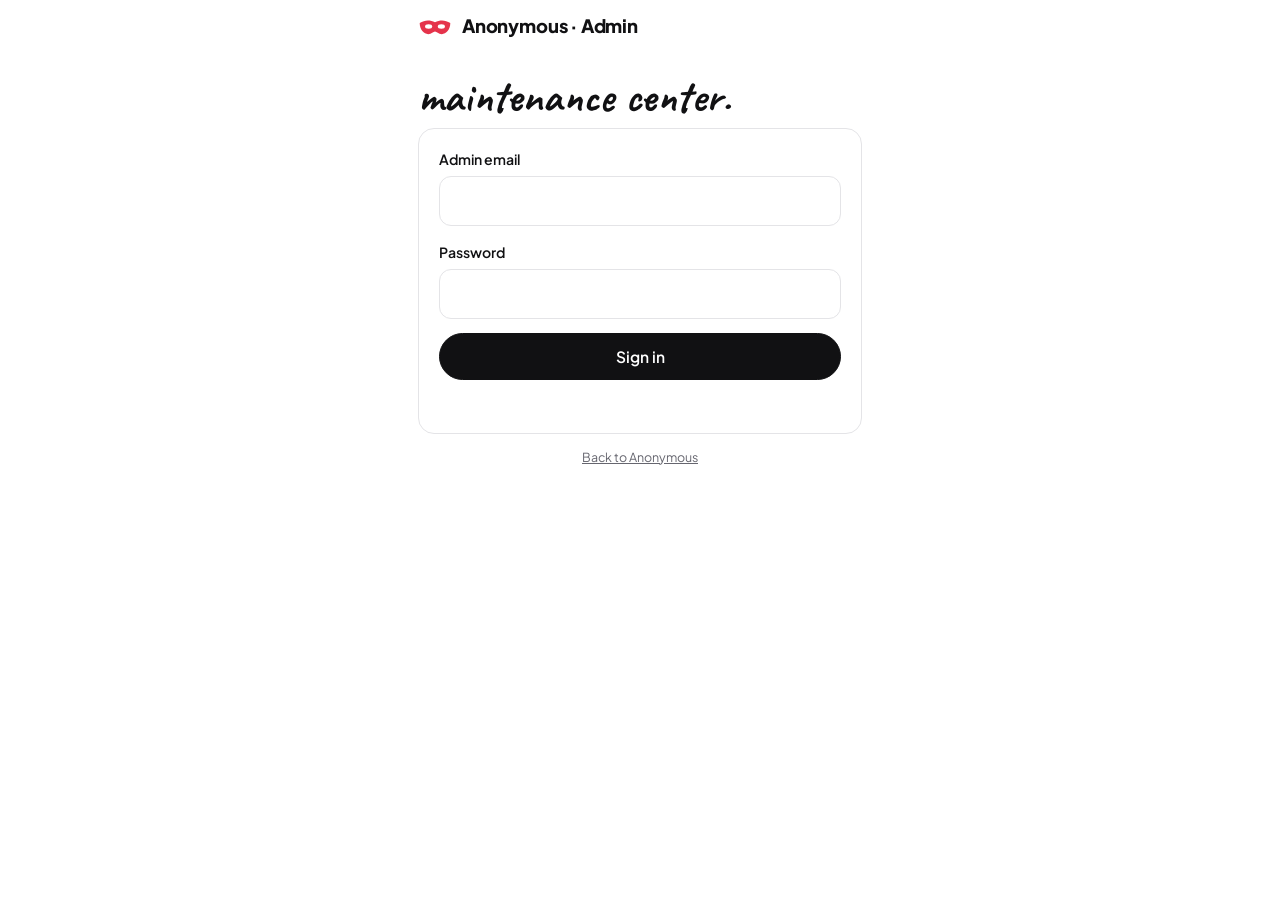
==== admin.html @ f16974ff "Update site with latest fixes" ====
<!DOCTYPE html>
<html lang="en"><head><meta charset="utf-8">
<meta name="viewport" content="width=device-width, initial-scale=1, viewport-fit=cover">
<meta name="robots" content="noindex">
<title>Anonymous Maintenance Center</title>
<link href="https://fonts.googleapis.com/css2?family=Plus+Jakarta+Sans:wght@400;500;600;700;800&family=Caveat:wght@500;700&display=swap" rel="stylesheet">
<link rel="stylesheet" href="style.css">
</head><body><main>
<h1><svg class="logo" viewBox="0 0 40 24" aria-hidden="true"><path d="M2 8c6-4 12-4 18-1 6-3 12-3 18 1 0 8-5 13-10 13-4 0-6-3-8-3s-4 3-8 3C7 21 2 16 2 8z" fill="var(--pink)"/><ellipse cx="12.5" cy="12" rx="4.2" ry="2.6" fill="var(--bg)"/><ellipse cx="27.5" cy="12" rx="4.2" ry="2.6" fill="var(--bg)"/></svg>Anonymous &middot; Admin</h1>
<h2 class="headline">maintenance center.</h2>
<div id="alogin" class="box">
 <label for="aemailIn">Admin email</label>
 <input id="aemailIn" type="email" autocomplete="username" autocapitalize="none">
 <label for="apass">Password</label>
 <input id="apass" type="password" autocomplete="current-password">
 <button class="btn full" id="aOpen">Sign in</button><p class="msg" id="amsg" role="status"></p>
</div>
<div id="apanel" hidden></div>
<p class="fine"><a href="index.html" style="color:inherit">Back to Anonymous</a></p>
</main>
<div id="toast" class="toast" role="status" hidden></div>
<script src="config.js"></script>
<script src="admin.js"></script>
</body></html>
---- style.css ----
:root{--bg:#fff;--surface:#F6F6F7;--border:#E4E4E7;--text:#111113;--muted:#66666F;--accent:#E5334B;
--info:#EEF3FF;--info-b:#C9D8FF;--info-t:#1E3A8A;--dcard:#111113;
--ink:var(--text);--pink:var(--accent);--mute:var(--muted);
box-sizing:border-box;padding-top:env(safe-area-inset-top,0px);padding-bottom:env(safe-area-inset-bottom,0px)}
@media (prefers-color-scheme:dark){:root:not([data-theme="light"]){--bg:#0C0C0E;--surface:#17171A;--border:#2A2A30;--text:#F4F4F5;--muted:#9A9AA5;--info:#12203F;--info-b:#25407A;--info-t:#BBD0FF;--dcard:#1C1C21}}
:root[data-theme="dark"]{--bg:#0C0C0E;--surface:#17171A;--border:#2A2A30;--text:#F4F4F5;--muted:#9A9AA5;--info:#12203F;--info-b:#25407A;--info-t:#BBD0FF;--dcard:#1C1C21}
html{scroll-padding-top:env(safe-area-inset-top,0px)}*{box-sizing:border-box}
body{margin:0;background:var(--bg);color:var(--text);font-family:'Plus Jakarta Sans',system-ui,sans-serif;font-size:16px;line-height:1.5;-webkit-font-smoothing:antialiased}
main{max-width:480px;margin:0 auto;padding:0 18px 56px}
h1{display:flex;align-items:center;gap:10px;margin:0;padding:16px 0 12px;font-size:1.15rem;font-weight:800;letter-spacing:-.01em;line-height:1}
.logo{width:34px;height:21px;flex:none}
.sub{color:var(--muted);font-size:.97rem;margin:6px 0 18px}
.headline{font-family:'Caveat',cursive;font-weight:700;font-size:2.75rem;line-height:1.02;margin:26px 0 8px;color:var(--text)}
button{font-family:inherit}
/* tabs */
.tabs{display:flex;gap:20px;border-bottom:1px solid var(--border);margin:0 0 22px;overflow-x:auto;scrollbar-width:none}
.tabs::-webkit-scrollbar{display:none}
.tabs button{flex:none;white-space:nowrap;border:0;border-bottom:2px solid transparent;margin-bottom:-1px;background:none;color:var(--muted);font:600 .9rem 'Plus Jakarta Sans',sans-serif;padding:10px 0;cursor:pointer}
.tabs button[aria-selected="true"]{color:var(--text);border-bottom-color:var(--text)}
/* buttons */
.btn{display:inline-block;border:1px solid var(--text);background:var(--text);color:var(--bg);font:600 .97rem 'Plus Jakarta Sans',sans-serif;padding:13px 22px;border-radius:999px;cursor:pointer;text-align:center;text-decoration:none}
.btn:active{opacity:.82}.btn:disabled{opacity:.5}
.btn.ghost{background:transparent;color:var(--text);border-color:var(--border)}
.btn.full{display:block;width:100%;margin-top:14px}
.row{display:flex;gap:10px}.row input{flex:1;min-width:0}
a.btn{display:inline-block}
.link{background:none;border:0;color:var(--muted);text-decoration:underline;font:inherit;font-size:.9rem;cursor:pointer;padding:0;margin-top:12px}
/* surfaces and forms */
.box{border:1px solid var(--border);border-radius:16px;padding:20px;background:var(--bg)}
.box h3{margin:0 0 6px;font-size:1.05rem}
label{display:block;font-weight:600;font-size:.88rem;margin:16px 0 6px}label:first-child{margin-top:0}
input,textarea,select{width:100%;font:inherit;font-size:1rem;color:var(--text);background:var(--bg);border:1px solid var(--border);border-radius:12px;padding:12px 14px}
textarea{height:140px;resize:none}
input:focus,textarea:focus,select:focus,button:focus-visible,a:focus-visible,summary:focus-visible{outline:2px solid var(--text);outline-offset:2px}
::placeholder{color:var(--muted);opacity:.8}
.res{background:var(--bg);border:1px solid var(--border);border-radius:12px;margin-top:6px;max-height:250px;overflow:auto;box-shadow:0 10px 30px rgba(0,0,0,.1)}
.res button{display:flex;gap:12px;align-items:center;width:100%;border:0;border-bottom:1px solid var(--border);background:none;color:var(--text);text-align:left;padding:10px 12px;cursor:pointer;font:inherit}
.res button:last-child{border-bottom:0}.res button:hover{background:var(--surface)}
.art{width:44px;height:44px;border-radius:8px;flex:none;object-fit:cover;display:block}
.res b,.song b,.pick b{display:block;font-weight:600;font-size:.95rem}
.res span,.song span,.pick span{color:var(--muted);font-size:.85rem}
.pick{display:flex;gap:12px;align-items:center;background:var(--surface);border-radius:12px;padding:10px;margin-top:8px}
.pick button{margin-left:auto;border:0;background:none;color:var(--muted);font-size:1.4rem;cursor:pointer}
.msg{min-height:1.4em;margin:12px 0 0;font-weight:600;font-size:.92rem;text-align:center}.err{color:var(--accent)}
.warn{background:var(--info);color:var(--info-t);border:1px solid var(--info-b);border-radius:12px;padding:12px 14px;margin:0 0 16px;font-size:.9rem}
/* message card */
.card{background:var(--bg);border:1px solid var(--border);border-radius:16px;margin:14px 0;overflow:hidden;cursor:pointer;transition:border-color .15s}
.card:hover{border-color:var(--muted)}.card:active{background:var(--surface)}
.top{padding:16px 18px 14px}
.to{display:inline-block;font-weight:600;font-size:.8rem;background:var(--surface);border:1px solid var(--border);padding:3px 11px;border-radius:999px}
.stamp{display:inline-block;margin-left:6px;font-weight:600;font-size:.75rem;color:var(--muted);border:1px dashed var(--muted);padding:2px 10px;border-radius:999px}
.hand{font-family:'Caveat',cursive;font-weight:500;font-size:1.55rem;line-height:1.3;margin:12px 0 0;color:var(--text);white-space:pre-wrap;word-break:break-word}
.clip{display:-webkit-box;-webkit-line-clamp:3;-webkit-box-orient:vertical;overflow:hidden;white-space:normal}
.song{display:flex;gap:12px;align-items:center;background:var(--surface);border-top:1px solid var(--border);padding:12px 18px}
.song .play{margin-left:auto;border:0;cursor:pointer;background:var(--text);color:var(--bg);font:600 .82rem 'Plus Jakarta Sans',sans-serif;padding:8px 16px;border-radius:999px}
.empty{text-align:center;color:var(--muted);padding:32px 8px;font-size:.95rem}
.share{display:flex;flex-wrap:wrap;gap:8px;margin-top:12px}
.share a,.share button{border:1px solid var(--border);background:none;color:var(--text);font:600 .88rem 'Plus Jakarta Sans',sans-serif;padding:9px 16px;border-radius:999px;cursor:pointer;text-decoration:none}
.who{font-weight:800;font-size:1.1rem;margin:0 0 6px}
h2.sec{margin:28px 0 8px;font-size:1.1rem}
/* home */
.how{margin-top:28px}.how .box{padding:16px 18px;margin-bottom:12px}.how p{margin:0;color:var(--muted);font-size:.93rem}
.mq{overflow:hidden;margin:0 -18px;padding:2px 0;-webkit-mask-image:linear-gradient(90deg,transparent,#000 7%,#000 93%,transparent);mask-image:linear-gradient(90deg,transparent,#000 7%,#000 93%,transparent)}
.mq .track{display:flex;width:max-content;animation:mqL 40s linear infinite}.mq .track.rev{animation-name:mqR}
.mq:active .track{animation-play-state:paused}
@keyframes mqL{to{transform:translateX(-50%)}}@keyframes mqR{from{transform:translateX(-50%)}to{transform:translateX(0)}}
.mq .card{width:260px;flex:none;margin:8px 7px}.mq .clip{-webkit-line-clamp:2}.mq .hand{font-size:1.4rem}.mq .top{padding:14px 16px 12px}
@media (prefers-reduced-motion:reduce){.mq{overflow-x:auto}.mq .track{animation:none}}
/* opened message */
.back{border:0;background:none;color:var(--muted);font:600 .92rem 'Plus Jakarta Sans',sans-serif;padding:8px 0;cursor:pointer}
.hi{font-size:1.5rem;font-weight:800;margin:8px 0 2px;text-align:center}
#detail .sub{text-align:center}
.dcard{display:grid;grid-template-columns:128px 1fr;gap:16px;align-items:start;background:var(--dcard);color:#fff;border-radius:20px;padding:18px;border:1px solid var(--border)}
.bigart{width:128px;height:128px;border-radius:12px;object-fit:cover;display:block}
.dinfo b{display:block;font-size:1.3rem;line-height:1.2;font-weight:700}.dinfo span{color:#B4B4BD}
.pv{display:inline-block;margin-top:10px;font-style:normal;font-size:.75rem;font-weight:600;color:#B4B4BD;border:1px solid #44444C;padding:2px 10px;border-radius:999px}
.circle{width:56px;height:56px;border-radius:50%;background:#fff;color:#111113;border:0;font-size:1.2rem;cursor:pointer;display:grid;place-items:center;padding:0;justify-self:end;grid-column:2}
#detail .hand{border:1px solid var(--border);border-radius:16px;padding:18px;margin:12px 0 0}
/* support, footer */
.faq details{border-bottom:1px solid var(--border);padding:12px 0}.faq details:last-child{border:0}
.faq summary{font-weight:600;cursor:pointer}.faq p{margin:8px 0 0;color:var(--muted);font-size:.93rem}
.foot{margin-top:36px;text-align:center}.flinks{display:flex;gap:18px;justify-content:center}.flinks .link{margin:0}
.fine{font-size:.78rem;color:var(--muted);text-align:center;margin:14px 0 0}
[hidden]{display:none!important}
.gate-switch{display:flex;gap:8px;margin:0 0 14px}.gate-tab{flex:1;border:1px solid var(--border);background:var(--surface);color:var(--muted);padding:10px 12px;border-radius:12px;font:600 .92rem 'Plus Jakarta Sans',sans-serif;cursor:pointer}.gate-tab[aria-selected="true"]{background:var(--text);color:var(--bg);border-color:var(--text)}

/* admin, tickets, chat (same tokens as the rest of the site) */
.toast{position:fixed;left:50%;bottom:calc(20px + env(safe-area-inset-bottom,0px));transform:translateX(-50%);max-width:calc(100% - 36px);background:var(--text);color:var(--bg);padding:11px 18px;border-radius:999px;font-size:.9rem;font-weight:600;z-index:50;box-shadow:0 8px 24px rgba(0,0,0,.2)}
.toast.bad{background:var(--accent);color:#fff}
.between{display:flex;justify-content:space-between;align-items:center;gap:10px;margin:0 0 12px}
.between .link{margin:0}
.atabs{display:flex;gap:18px;border-bottom:1px solid var(--border);margin:0 0 18px}
.atabs button{border:0;border-bottom:2px solid transparent;margin-bottom:-1px;background:none;color:var(--muted);font:600 .9rem 'Plus Jakarta Sans',sans-serif;padding:8px 0;cursor:pointer}
.atabs button[aria-selected="true"]{color:var(--text);border-bottom-color:var(--text)}
.badge{display:inline-block;min-width:18px;padding:0 6px;border-radius:999px;background:var(--accent);color:#fff;font-size:.72rem;line-height:18px;text-align:center}
.dot{display:inline-block;width:9px;height:9px;border-radius:50%;margin-left:6px;background:var(--muted)}
.dot.on{background:#22A06B}.dot.warn{background:#E8A200}
.chip{display:inline-block;font-size:.72rem;font-weight:600;padding:2px 9px;border-radius:999px;border:1px solid var(--border);background:var(--surface);vertical-align:middle}
.chip.s-pending,.chip.s-draft{color:#9A6700}.chip.s-in_progress{color:#1F6FEB}.chip.s-resolved,.chip.s-approved{color:#1A7F4B}.chip.s-archived{color:var(--muted)}
.fchips{display:flex;flex-wrap:wrap;gap:8px;margin:0 0 14px}
.fchips button{border:1px solid var(--border);background:none;color:var(--muted);font:600 .82rem 'Plus Jakarta Sans',sans-serif;padding:6px 14px;border-radius:999px;cursor:pointer}
.fchips button[aria-pressed="true"]{background:var(--text);color:var(--bg);border-color:var(--text)}
.tk{margin-bottom:10px;padding:14px 16px;cursor:pointer}.tk:hover{border-color:var(--muted)}
.quote{background:var(--surface);border-radius:12px;padding:12px 14px;margin:0 0 6px;font-size:.95rem;white-space:pre-wrap;word-break:break-word}
.kv{display:flex;justify-content:space-between;gap:12px;margin:6px 0;font-size:.9rem;border-bottom:1px solid var(--border);padding-bottom:6px}.kv span{color:var(--muted)}.kv b{word-break:break-all;text-align:right}
label.check{display:flex;gap:10px;align-items:flex-start;font-weight:500;margin-top:14px}label.check input{width:auto;margin-top:3px}
.chatlog{max-height:300px;overflow-y:auto;display:flex;flex-direction:column;gap:8px;margin:0 0 12px}
.b{max-width:86%;padding:10px 14px;border-radius:16px;font-size:.95rem;white-space:pre-wrap;word-break:break-word}
.b.bot{align-self:flex-start;background:var(--surface);border:1px solid var(--border)}
.b.me{align-self:flex-end;background:var(--text);color:var(--bg)}
.consent{border:1px solid var(--border);border-radius:12px;padding:14px;margin:0 0 12px;background:var(--surface)}
.consent textarea{height:110px}
.tix{border-top:1px solid var(--border);padding:12px 0}.tix:first-child{border:0;padding-top:0}

/* username-only gate: three small tabs */
.gate-switch{display:flex;gap:6px;margin:0 0 14px}
.gate-tab{flex:1;border:1px solid var(--border);background:none;color:var(--muted);font:600 .82rem 'Plus Jakarta Sans',sans-serif;padding:9px 6px;border-radius:999px;cursor:pointer}
.gate-tab[aria-selected="true"]{background:var(--text);color:var(--bg);border-color:var(--text)}

/* separate link page (send.html), inspired by NGL */
.nglwrap{max-width:440px;margin:0 auto;padding:28px 18px 48px}
.ngl-card{border:1px solid var(--border);border-radius:24px;overflow:hidden;background:var(--bg)}
.ngl-head{display:flex;align-items:center;gap:14px;padding:18px 20px;border-bottom:1px solid var(--border);background:var(--surface)}
.ngl-av{width:52px;height:52px;border-radius:50%;background:var(--accent);color:#fff;display:grid;place-items:center;font-weight:800;font-size:1.4rem;flex:none}
.ngl-head b{display:block;font-size:1.1rem}.ngl-head span{color:var(--muted);font-size:.9rem}
.ngl-card textarea{border:0;border-radius:0;height:150px;padding:18px 20px;font-family:'Caveat',cursive;font-size:1.6rem;line-height:1.3;background:var(--bg)}
.ngl-card textarea:focus{outline:none}
.ngl-song{padding:0 20px 16px}
.ngl-song input{border-radius:999px}
.ngl-note{margin:0;padding:12px 20px;border-top:1px solid var(--border);color:var(--muted);font-size:.85rem;text-align:center}
.ngl-send{margin-top:16px;font-size:1.1rem;padding:16px}
.ngl-done{text-align:center;padding:40px 8px}
.ngl-done h2{font-family:'Caveat',cursive;font-size:3rem;margin:0 0 6px}
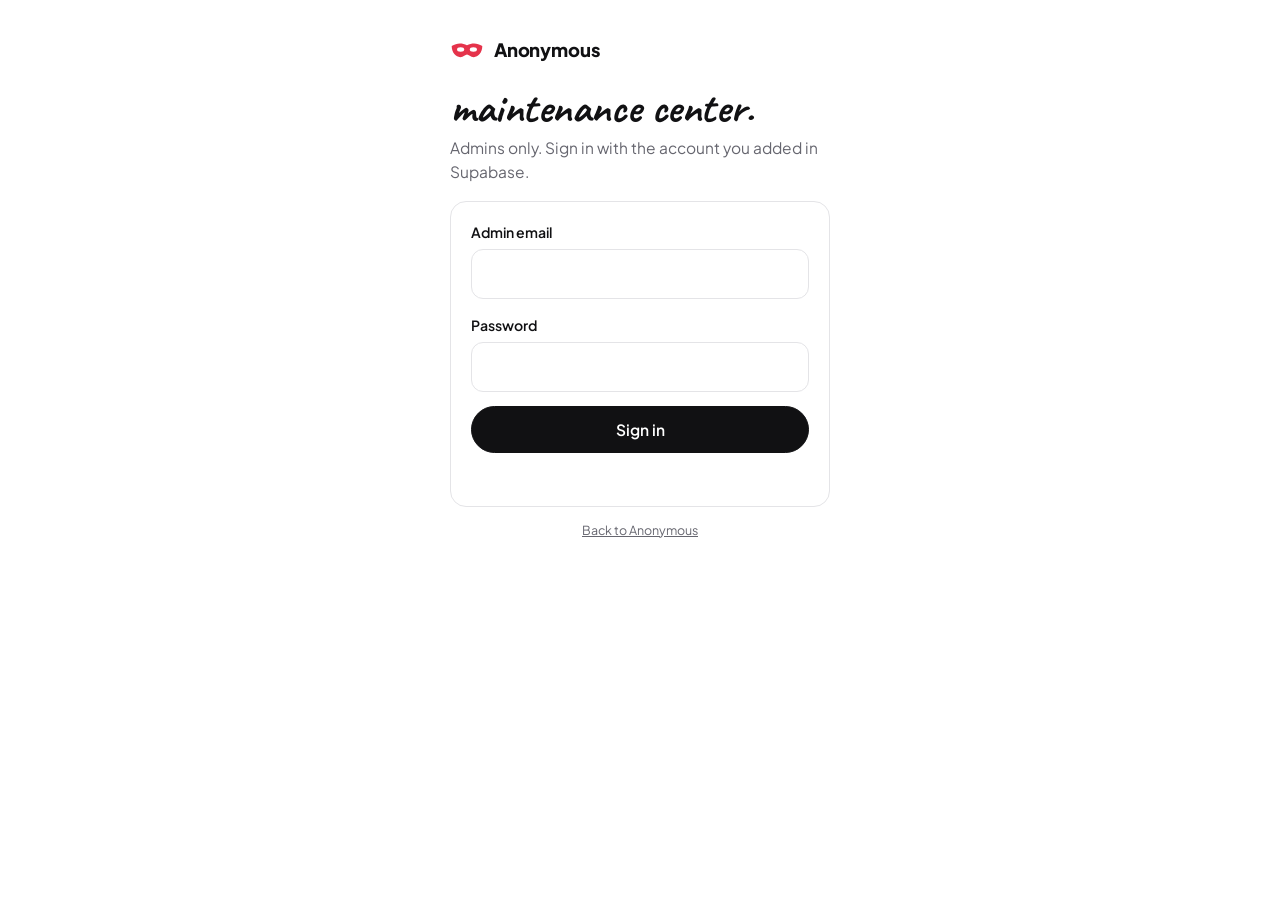
==== commit f36fdeee: "Update website" ====
--- a/admin.html
+++ b/admin.html
@@ -1,24 +1,52 @@
 <!DOCTYPE html>
 <html lang="en"><head><meta charset="utf-8">
 <meta name="viewport" content="width=device-width, initial-scale=1, viewport-fit=cover">
-<meta name="robots" content="noindex">
 <title>Anonymous Maintenance Center</title>
+<meta name="description" content="Admin only.">
+<meta name="theme-color" content="#E5334B"><meta name="robots" content="noindex">
+<link rel="icon" href="favicon.svg" type="image/svg+xml">
+<link rel="icon" href="favicon.ico" sizes="any">
+<link rel="icon" type="image/png" sizes="48x48" href="favicon-48.png">
+<link rel="apple-touch-icon" href="apple-touch-icon.png">
+<link rel="manifest" href="site.webmanifest">
+<meta property="og:type" content="website">
+<meta property="og:site_name" content="Anonymous">
+<meta property="og:title" content="Anonymous Maintenance Center">
+<meta property="og:description" content="Admin only.">
+<meta property="og:image" content="https://anonymous-ztsp.onrender.com/og-image.png">
+<meta property="og:url" content="https://anonymous-ztsp.onrender.com/admin.html">
+<meta name="twitter:card" content="summary_large_image">
 <link href="https://fonts.googleapis.com/css2?family=Plus+Jakarta+Sans:wght@400;500;600;700;800&family=Caveat:wght@500;700&display=swap" rel="stylesheet">
 <link rel="stylesheet" href="style.css">
-</head><body><main>
-<h1><svg class="logo" viewBox="0 0 40 24" aria-hidden="true"><path d="M2 8c6-4 12-4 18-1 6-3 12-3 18 1 0 8-5 13-10 13-4 0-6-3-8-3s-4 3-8 3C7 21 2 16 2 8z" fill="var(--pink)"/><ellipse cx="12.5" cy="12" rx="4.2" ry="2.6" fill="var(--bg)"/><ellipse cx="27.5" cy="12" rx="4.2" ry="2.6" fill="var(--bg)"/></svg>Anonymous &middot; Admin</h1>
-<h2 class="headline">maintenance center.</h2>
-<div id="alogin" class="box">
- <label for="aemailIn">Admin email</label>
- <input id="aemailIn" type="email" autocomplete="username" autocapitalize="none">
- <label for="apass">Password</label>
- <input id="apass" type="password" autocomplete="current-password">
- <button class="btn full" id="aOpen">Sign in</button><p class="msg" id="amsg" role="status"></p>
-</div>
+<link rel="stylesheet" href="admin.css">
+<script>
+/* apply the saved theme before first paint (same key as the main app) */
+try { var m = JSON.parse(localStorage.getItem('anon-theme')); if (m === 'dark' || m === 'light') document.documentElement.setAttribute('data-theme', m); } catch (e) {}
+</script>
+</head><body class="adm">
+
+<main id="alogin" class="a-login">
+ <div class="a-brand"><svg class="logo" viewBox="0 0 40 24" aria-hidden="true"><path d="M2 8c6-4 12-4 18-1 6-3 12-3 18 1 0 8-5 13-10 13-4 0-6-3-8-3s-4 3-8 3C7 21 2 16 2 8z" fill="var(--pink)"/><ellipse cx="12.5" cy="12" rx="4.2" ry="2.6" fill="var(--bg)"/><ellipse cx="27.5" cy="12" rx="4.2" ry="2.6" fill="var(--bg)"/></svg>Anonymous</div>
+ <h1 class="headline" style="display:block">maintenance center.</h1>
+ <p class="sub">Admins only. Sign in with the account you added in Supabase.</p>
+ <div class="box">
+  <label for="aemailIn">Admin email</label>
+  <input id="aemailIn" type="email" autocomplete="username" autocapitalize="none">
+  <label for="apass">Password</label>
+  <input id="apass" type="password" autocomplete="current-password">
+  <button class="btn full" id="aOpen">Sign in</button><p class="msg" id="amsg" role="status"></p>
+ </div>
+ <p class="fine"><a href="index.html" style="color:inherit">Back to Anonymous</a></p>
+</main>
+
 <div id="apanel" hidden></div>
-<p class="fine"><a href="index.html" style="color:inherit">Back to Anonymous</a></p>
-</main>
 <div id="toast" class="toast" role="status" hidden></div>
+
 <script src="config.js"></script>
 <script src="admin.js"></script>
+<script>
+if ('serviceWorker' in navigator) {
+  window.addEventListener('load', function () { navigator.serviceWorker.register('./sw.js').catch(function () {}); });
+}
+</script>
 </body></html>
--- a/style.css
+++ b/style.css
@@ -7,8 +7,23 @@
 html{scroll-padding-top:env(safe-area-inset-top,0px)}*{box-sizing:border-box}
 body{margin:0;background:var(--bg);color:var(--text);font-family:'Plus Jakarta Sans',system-ui,sans-serif;font-size:16px;line-height:1.5;-webkit-font-smoothing:antialiased}
 main{max-width:480px;margin:0 auto;padding:0 18px 56px}
-h1{display:flex;align-items:center;gap:10px;margin:0;padding:16px 0 12px;font-size:1.15rem;font-weight:800;letter-spacing:-.01em;line-height:1}
+.topbar{display:flex;align-items:center;justify-content:space-between;gap:12px;padding:16px 0 12px}
+h1{display:flex;align-items:center;gap:10px;margin:0;padding:0;font-size:1.15rem;font-weight:800;letter-spacing:-.01em;line-height:1}
 .logo{width:34px;height:21px;flex:none}
+.theme-toggle{
+  flex:none;width:40px;height:40px;border-radius:50%;border:1px solid var(--border);
+  background:var(--surface);color:var(--text);cursor:pointer;
+  display:grid;place-items:center;padding:0
+}
+.theme-toggle:active{transform:scale(.94)}
+.theme-toggle .icon-sun,.theme-toggle .icon-moon{display:none}
+:root[data-theme="dark"] .theme-toggle .icon-sun{display:block}
+:root[data-theme="light"] .theme-toggle .icon-moon{display:block}
+:root:not([data-theme]) .theme-toggle .icon-moon{display:block}
+@media (prefers-color-scheme:dark){
+  :root:not([data-theme="light"]) .theme-toggle .icon-sun{display:block}
+  :root:not([data-theme="light"]) .theme-toggle .icon-moon{display:none}
+}
 .sub{color:var(--muted);font-size:.97rem;margin:6px 0 18px}
 .headline{font-family:'Caveat',cursive;font-weight:700;font-size:2.75rem;line-height:1.02;margin:26px 0 8px;color:var(--text)}
 button{font-family:inherit}
@@ -39,8 +54,11 @@
 .art{width:44px;height:44px;border-radius:8px;flex:none;object-fit:cover;display:block}
 .res b,.song b,.pick b{display:block;font-weight:600;font-size:.95rem}
 .res span,.song span,.pick span{color:var(--muted);font-size:.85rem}
-.pick{display:flex;gap:12px;align-items:center;background:var(--surface);border-radius:12px;padding:10px;margin-top:8px}
-.pick button{margin-left:auto;border:0;background:none;color:var(--muted);font-size:1.4rem;cursor:pointer}
+.pick{display:flex;gap:12px;align-items:center;background:var(--surface);border-radius:14px;padding:10px 12px;margin-top:8px;border:1px solid var(--border)}
+.pick .x{margin-left:0;border:0;background:none;color:var(--muted);font-size:1.5rem;cursor:pointer;width:36px;height:36px;border-radius:50%;display:flex;align-items:center;justify-content:center;flex:none}
+.pick .play-pick{flex:none;width:40px;height:40px;border-radius:50%;border:0;background:var(--text);color:var(--bg);cursor:pointer;font-size:1rem;display:grid;place-items:center;padding:0;line-height:1;margin-left:auto}
+.pick .play-pick:disabled{opacity:.45}
+.pick .play-pick:active{transform:scale(.94)}
 .msg{min-height:1.4em;margin:12px 0 0;font-weight:600;font-size:.92rem;text-align:center}.err{color:var(--accent)}
 .warn{background:var(--info);color:var(--info-t);border:1px solid var(--info-b);border-radius:12px;padding:12px 14px;margin:0 0 16px;font-size:.9rem}
 /* message card */
@@ -117,17 +135,228 @@
 .gate-tab{flex:1;border:1px solid var(--border);background:none;color:var(--muted);font:600 .82rem 'Plus Jakarta Sans',sans-serif;padding:9px 6px;border-radius:999px;cursor:pointer}
 .gate-tab[aria-selected="true"]{background:var(--text);color:var(--bg);border-color:var(--text)}
 
-/* separate link page (send.html), inspired by NGL */
-.nglwrap{max-width:440px;margin:0 auto;padding:28px 18px 48px}
-.ngl-card{border:1px solid var(--border);border-radius:24px;overflow:hidden;background:var(--bg)}
-.ngl-head{display:flex;align-items:center;gap:14px;padding:18px 20px;border-bottom:1px solid var(--border);background:var(--surface)}
-.ngl-av{width:52px;height:52px;border-radius:50%;background:var(--accent);color:#fff;display:grid;place-items:center;font-weight:800;font-size:1.4rem;flex:none}
-.ngl-head b{display:block;font-size:1.1rem}.ngl-head span{color:var(--muted);font-size:.9rem}
-.ngl-card textarea{border:0;border-radius:0;height:150px;padding:18px 20px;font-family:'Caveat',cursive;font-size:1.6rem;line-height:1.3;background:var(--bg)}
-.ngl-card textarea:focus{outline:none}
-.ngl-song{padding:0 20px 16px}
-.ngl-song input{border-radius:999px}
-.ngl-note{margin:0;padding:12px 20px;border-top:1px solid var(--border);color:var(--muted);font-size:.85rem;text-align:center}
-.ngl-send{margin-top:16px;font-size:1.1rem;padding:16px}
-.ngl-done{text-align:center;padding:40px 8px}
-.ngl-done h2{font-family:'Caveat',cursive;font-size:3rem;margin:0 0 6px}
+
+
+/* chat extras */
+.chips{display:flex;flex-wrap:wrap;gap:8px;margin:0 0 12px}
+.chips button{border:1px solid var(--border);background:var(--bg);color:var(--text);font:500 .85rem 'Plus Jakarta Sans',sans-serif;padding:8px 14px;border-radius:999px;cursor:pointer}
+.chips button:hover{border-color:var(--text)}
+.typing{display:flex;gap:5px;padding:10px 14px;margin:0 0 10px;width:max-content;border-radius:16px;background:var(--surface);border:1px solid var(--border)}
+.typing i{width:7px;height:7px;border-radius:50%;background:var(--muted);animation:blink 1.2s infinite}
+.typing i:nth-child(2){animation-delay:.2s}.typing i:nth-child(3){animation-delay:.4s}
+@keyframes blink{0%,80%,100%{opacity:.25}40%{opacity:1}}
+@media (prefers-reduced-motion:reduce){.typing i{animation:none;opacity:.6}}
+.songchip{align-self:flex-start;display:inline-block;font-size:.85rem;font-weight:600;color:var(--text);text-decoration:none;border:1px solid var(--border);border-radius:999px;padding:7px 14px;margin:0 0 6px}
+
+/* link page (send.html): bold hero + white sheet */
+body.lp{background:var(--accent)}
+.lp-center{min-height:100vh;display:flex;align-items:center;justify-content:center;padding:24px 18px;background:var(--bg)}
+.lp-hero{color:#fff;text-align:center;padding:calc(18px + env(safe-area-inset-top,0px)) 18px 64px;max-width:520px;margin:0 auto}
+.lp-brand{display:inline-flex;align-items:center;gap:8px;font-weight:800;font-size:1rem;letter-spacing:-.01em;opacity:.95}
+.lp-brand svg{width:30px;height:18px}
+.lp-av{width:88px;height:88px;border-radius:50%;background:#fff;color:var(--accent);display:grid;place-items:center;font-weight:800;font-size:2.4rem;margin:22px auto 12px;box-shadow:0 0 0 6px rgba(255,255,255,.28)}
+.lp-name{font-size:1.9rem;font-weight:800;letter-spacing:-.02em;margin:0;line-height:1.15;word-break:break-word}
+.lp-sub{font-family:'Caveat',cursive;font-size:1.9rem;line-height:1;margin:6px 0 0;opacity:.95}
+.lp-sheet{background:var(--bg);border-radius:28px 28px 0 0;max-width:520px;margin:-34px auto 0;padding:22px 18px calc(40px + env(safe-area-inset-bottom,0px));min-height:60vh}
+.lp-prompts{display:flex;gap:8px;overflow-x:auto;margin:0 -18px 14px;padding:0 18px 4px;scrollbar-width:none}
+.lp-prompts::-webkit-scrollbar{display:none}
+.lp-prompts button{flex:none;border:1px solid var(--border);background:var(--surface);color:var(--text);font:500 .85rem 'Plus Jakarta Sans',sans-serif;padding:8px 14px;border-radius:999px;cursor:pointer;white-space:nowrap}
+.lp-prompts button:active{background:var(--border)}
+.lp-field{position:relative;z-index:1}
+.lp-field textarea{
+  height:150px;border-radius:18px;padding:16px 16px 30px;
+  font-family:'Caveat',cursive;font-size:1.65rem;line-height:1.25;
+  background:var(--surface);border-color:transparent;color:var(--text);
+  caret-color:var(--accent);
+  -webkit-user-select:text;user-select:text;
+  pointer-events:auto;touch-action:manipulation;
+  -webkit-appearance:none;appearance:none
+}
+.lp-field textarea:focus{background:var(--bg);border-color:var(--text)}
+.lp-count{position:absolute;right:14px;bottom:10px;font-size:.75rem;color:var(--muted);pointer-events:none;z-index:2}
+.lp-song{position:relative;z-index:1}
+.lp-song input{
+  -webkit-user-select:text;user-select:text;
+  pointer-events:auto;touch-action:manipulation;
+  caret-color:var(--accent);color:var(--text);
+  -webkit-appearance:none;appearance:none
+}
+.lp-song .res{position:relative;z-index:5}
+.lp-song{margin-top:16px}
+.lp-song label{margin-top:0;font-weight:700;font-size:.9rem}
+.lp-song .sub{margin:4px 0 10px}
+.lp-song input{border-radius:999px;padding-left:18px;background:var(--surface);border-color:transparent}
+.lp-song input:focus{background:var(--bg);border-color:var(--text)}
+.lp-pick{
+  display:flex;gap:12px;align-items:center;
+  background:var(--surface);border:1px solid var(--border);
+  border-radius:18px;padding:12px;margin-top:12px
+}
+.lp-pick .art{width:56px;height:56px;border-radius:12px;object-fit:cover;flex:none}
+.lp-pick .art-ph,.art-ph{
+  background:linear-gradient(135deg,var(--border),var(--surface));
+  display:block
+}
+.lp-pick .pt{flex:1;min-width:0}
+.lp-pick b{display:block;font-weight:700;font-size:1rem;overflow:hidden;text-overflow:ellipsis;white-space:nowrap}
+.lp-pick span{color:var(--muted);font-size:.85rem}
+.lp-pick .lp-play{
+  flex:none;width:44px;height:44px;border-radius:50%;border:0;
+  background:var(--text);color:var(--bg);cursor:pointer;font-size:1rem;
+  display:grid;place-items:center;padding:0;margin-left:auto
+}
+.lp-pick .lp-play:active{transform:scale(.94)}
+.lp-pick .lp-play:disabled{opacity:.45}
+.lp-pick .x{
+  flex:none;width:36px;height:36px;border-radius:50%;border:0;
+  background:none;color:var(--muted);font-size:1.45rem;cursor:pointer;
+  display:grid;place-items:center;padding:0
+}
+.lp-pick .x:hover{background:var(--border)}
+.lp-send{margin-top:20px;font-size:1.1rem;padding:16px}
+.lp-lock{display:flex;gap:8px;align-items:center;justify-content:center;color:var(--muted);font-size:.82rem;margin:12px 0 0}
+.lp-lock svg{width:14px;height:14px;flex:none}
+.lp-own{margin-top:34px;padding-top:22px;border-top:1px solid var(--border);text-align:center}
+.lp-own p{color:var(--muted);font-size:.9rem;margin:0 0 4px}
+.lp-done{width:100%;max-width:400px;text-align:center}
+.lp-done h1{font-family:'Caveat',cursive;font-size:3.6rem;margin:6px 0 4px;display:block;padding:0}
+.lp-doneart{width:150px;height:150px;border-radius:18px;margin:0 auto 6px;background:var(--surface);overflow:hidden}
+.lp-doneart img{width:100%;height:100%;object-fit:cover;display:block}
+.lp-name{display:block;padding:0;text-align:center}
+
+/* ---------- Support Buddy floating button + sheet ---------- */
+.support-fab{
+  position:fixed;right:16px;bottom:calc(20px + env(safe-area-inset-bottom,0px));
+  z-index:40;width:56px;height:56px;border-radius:50%;border:0;
+  background:var(--accent);color:#fff;cursor:pointer;
+  box-shadow:0 6px 20px rgba(229,51,75,.4);
+  display:flex;align-items:center;justify-content:center;
+  transition:transform .15s,box-shadow .15s
+}
+.support-fab:hover,.support-fab:focus-visible{transform:scale(1.06);box-shadow:0 8px 28px rgba(229,51,75,.5)}
+.support-fab:active{transform:scale(.96)}
+.support-overlay{
+  position:fixed;inset:0;z-index:60;background:rgba(0,0,0,.45);
+  display:flex;align-items:flex-end;justify-content:center;
+  animation:fadeIn .2s ease
+}
+.support-overlay[hidden]{display:none!important}
+@keyframes fadeIn{from{opacity:0}to{opacity:1}}
+.support-sheet{
+  width:100%;max-width:480px;max-height:88vh;
+  background:var(--bg);border-radius:22px 22px 0 0;
+  display:flex;flex-direction:column;
+  box-shadow:0 -8px 40px rgba(0,0,0,.25);
+  animation:slideUp .28s ease
+}
+@keyframes slideUp{from{transform:translateY(40%)}to{transform:translateY(0)}}
+.support-head{
+  display:flex;align-items:center;justify-content:space-between;
+  padding:16px 18px 12px;border-bottom:1px solid var(--border);flex:none
+}
+.support-head h2{margin:0;font-size:1.15rem;font-weight:700}
+.support-close{
+  width:36px;height:36px;border-radius:50%;border:0;background:var(--surface);
+  color:var(--muted);font-size:1.5rem;line-height:1;cursor:pointer
+}
+.support-body{padding:14px 18px calc(24px + env(safe-area-inset-bottom,0px));overflow-y:auto;flex:1}
+
+/* nicer picked song card (matches screenshot style) */
+.pick{
+  display:flex;gap:12px;align-items:center;
+  background:var(--surface);border-radius:14px;padding:10px 12px;margin-top:8px;
+  border:1px solid var(--border)
+}
+.pick .art{width:52px;height:52px;border-radius:10px}
+.pick .pt{flex:1;min-width:0}
+.pick b{display:block;font-weight:700;overflow:hidden;text-overflow:ellipsis;white-space:nowrap}
+.pick span{color:var(--muted);font-size:.85rem}
+.pick .x{
+  margin-left:auto;border:0;background:none;color:var(--muted);
+  font-size:1.5rem;cursor:pointer;width:36px;height:36px;border-radius:50%;
+  display:flex;align-items:center;justify-content:center
+}
+.pick .x:hover{background:var(--border)}
+/* recommendation header inside results */
+.res-head{padding:8px 12px 4px;font-size:.78rem;font-weight:600;color:var(--muted);text-transform:uppercase;letter-spacing:.04em}
+
+/* ---------- theme toggle ---------- */
+.theme-row{display:flex;gap:6px;justify-content:center;margin:0 0 14px}
+.theme-btn{border:1px solid var(--border);background:var(--surface);color:var(--muted);font:600 .8rem 'Plus Jakarta Sans',sans-serif;padding:6px 12px;border-radius:999px;cursor:pointer}
+.theme-btn[aria-pressed="true"]{background:var(--text);color:var(--bg);border-color:var(--text)}
+
+/* ---------- reactions (compact + hold-to-pick) ---------- */
+.reacts{
+  display:flex;flex-wrap:wrap;align-items:center;gap:8px;
+  padding:10px 18px 12px;border-top:1px solid var(--border);background:var(--bg);
+  -webkit-user-select:none;user-select:none
+}
+.react-chips{display:flex;flex-wrap:wrap;gap:6px;flex:1;min-width:0}
+.react-chip{
+  display:inline-flex;align-items:center;gap:3px;
+  border:1px solid var(--border);background:var(--surface);border-radius:999px;
+  padding:3px 9px;font-size:.82rem;font-weight:600;color:var(--text)
+}
+.react-chip.on{border-color:var(--accent);background:color-mix(in srgb,var(--accent) 12%,var(--surface))}
+.react-main{
+  flex:none;min-width:40px;height:36px;padding:0 12px;border-radius:999px;
+  border:1px solid var(--border);background:var(--surface);color:var(--text);
+  font:600 .95rem 'Plus Jakarta Sans',sans-serif;cursor:pointer;
+  display:inline-flex;align-items:center;justify-content:center;gap:4px
+}
+.react-main.on{border-color:var(--accent);background:color-mix(in srgb,var(--accent) 14%,var(--surface))}
+.react-main .n{color:var(--muted);font-size:.8rem}
+.react-main:active{transform:scale(.96)}
+.react-bar{display:flex;justify-content:center;margin-top:14px}
+.react-bar .reacts{border:0;background:transparent;padding:0;justify-content:center}
+.reply-btn{margin-top:12px}
+.react-picker{
+  position:fixed;z-index:90;display:flex;gap:4px;padding:8px 10px;
+  background:var(--bg);border:1px solid var(--border);border-radius:999px;
+  box-shadow:0 10px 30px rgba(0,0,0,.2)
+}
+.react-pick-btn{
+  width:42px;height:42px;border:0;border-radius:50%;background:var(--surface);
+  font-size:1.35rem;cursor:pointer;display:grid;place-items:center;padding:0
+}
+.react-pick-btn:active{transform:scale(1.12);background:var(--border)}
+
+/* ---------- success burst + haptic feedback visual ---------- */
+.success-burst{
+  position:fixed;left:50%;top:42%;transform:translate(-50%,-50%) scale(.6);
+  z-index:80;font-family:'Caveat',cursive;font-size:3.2rem;font-weight:700;
+  color:var(--accent);pointer-events:none;opacity:0;
+  text-shadow:0 4px 24px rgba(229,51,75,.35)
+}
+.success-burst.show{animation:burstIn .9s ease forwards}
+@keyframes burstIn{
+  0%{opacity:0;transform:translate(-50%,-50%) scale(.5)}
+  25%{opacity:1;transform:translate(-50%,-50%) scale(1.15)}
+  60%{opacity:1;transform:translate(-50%,-50%) scale(1)}
+  100%{opacity:0;transform:translate(-50%,-55%) scale(1.05)}
+}
+.msg.ok-pop{animation:msgPop .45s ease}
+@keyframes msgPop{0%{transform:scale(.92);opacity:.4}60%{transform:scale(1.04)}100%{transform:scale(1);opacity:1}}
+
+/* play button inside picked song */
+.pick .play-pick{
+  flex:none;width:40px;height:40px;border-radius:50%;border:0;
+  background:var(--text);color:var(--bg);cursor:pointer;font-size:.95rem;
+  display:grid;place-items:center;padding:0
+}
+.pick .play-pick:disabled{opacity:.4}
+
+/* inbox badge polish */
+.badge{display:inline-flex;align-items:center;justify-content:center;min-width:1.25rem;height:1.25rem;padding:0 5px;border-radius:999px;background:var(--accent);color:#fff;font-size:.7rem;font-weight:700;margin-left:4px;vertical-align:middle}
+
+/* card new highlight */
+.card.new{border-color:var(--accent);box-shadow:0 0 0 1px color-mix(in srgb,var(--accent) 30%,transparent)}
+
+/* announcement banner (set from the admin Controls tab) */
+.announce{display:flex;align-items:flex-start;gap:10px;margin:0 0 14px;padding:11px 12px 11px 14px;border-radius:14px;background:var(--info);border:1px solid var(--info-b);color:var(--info-t);font-size:.92rem;line-height:1.4}
+.announce span{flex:1;word-break:break-word}
+.announce button{flex:none;border:0;background:none;color:inherit;font-size:1.4rem;line-height:1;width:28px;height:28px;border-radius:50%;cursor:pointer;padding:0;margin:-3px 0 0}
+.announce[hidden]{display:none}
+.report-link{display:block;margin:18px auto 0}
+.report-box{margin-top:6px}
+.report-box .chips{justify-content:center}
--- a/admin.css
+++ b/admin.css
@@ -0,0 +1,132 @@
+/* admin.css: Maintenance Center. Loads after style.css and reuses its colour tokens, so light/dark just works.
+   Phone: top bar + bottom tabs. Wide screen (900px+): sidebar. */
+:root{--ok:#1A7F4B;--warn:#9A6700;--info:#1F6FEB;--danger:#D1242F;--ok-bg:#E8F6EE;--warn-bg:#FFF4D6;--danger-bg:#FDECEE;--bar:60px}
+@media (prefers-color-scheme:dark){:root:not([data-theme="light"]){--ok:#3FB97C;--warn:#E3B341;--info:#6CA6FF;--danger:#FF6B75;--ok-bg:#12281D;--warn-bg:#2B2410;--danger-bg:#2E1517}}
+:root[data-theme="dark"]{--ok:#3FB97C;--warn:#E3B341;--info:#6CA6FF;--danger:#FF6B75;--ok-bg:#12281D;--warn-bg:#2B2410;--danger-bg:#2E1517}
+
+body.adm{background:var(--bg)}
+.a-login{max-width:420px;margin:0 auto;padding:36px 20px}
+.a-brand{display:flex;align-items:center;gap:10px;font-weight:800;font-size:1.15rem;letter-spacing:-.01em}
+.a-brand svg{width:34px;height:21px;flex:none}
+.a-login .headline{margin:22px 0 4px}
+
+/* shell */
+.a-shell{min-height:100vh;display:flex;flex-direction:column}
+.a-top{position:sticky;top:0;z-index:20;display:flex;align-items:center;justify-content:space-between;gap:12px;padding:12px 16px;background:var(--bg);border-bottom:1px solid var(--border)}
+.a-top .a-brand{font-size:1rem}
+.a-top .a-who{color:var(--muted);font-size:.8rem;max-width:44vw;overflow:hidden;text-overflow:ellipsis;white-space:nowrap}
+.a-top-actions{display:flex;align-items:center;gap:8px}
+.a-iconbtn{width:38px;height:38px;border-radius:50%;border:1px solid var(--border);background:var(--surface);color:var(--text);display:grid;place-items:center;cursor:pointer;padding:0}
+.a-iconbtn:active{transform:scale(.94)}
+.a-iconbtn svg{width:19px;height:19px}
+
+.a-nav{position:fixed;left:0;right:0;bottom:0;z-index:30;display:flex;background:var(--bg);border-top:1px solid var(--border);padding-bottom:env(safe-area-inset-bottom,0px)}
+.a-nav button{flex:1;min-width:0;height:var(--bar);display:flex;flex-direction:column;align-items:center;justify-content:center;gap:3px;border:0;background:none;color:var(--muted);font:600 .68rem 'Plus Jakarta Sans',sans-serif;cursor:pointer;position:relative;padding:0}
+.a-nav svg{width:22px;height:22px}
+.a-nav button[aria-selected="true"]{color:var(--accent)}
+.a-nav .a-pip{position:absolute;top:7px;left:calc(50% + 6px);min-width:17px;height:17px;padding:0 5px;border-radius:999px;background:var(--accent);color:#fff;font-size:.65rem;font-weight:700;line-height:17px;text-align:center}
+
+.a-main{flex:1;width:100%;max-width:760px;margin:0 auto;padding:18px 16px calc(var(--bar) + 36px + env(safe-area-inset-bottom,0px))}
+.a-h{font-size:1.35rem;font-weight:800;letter-spacing:-.02em;margin:2px 0 14px;display:flex;align-items:baseline;justify-content:space-between;gap:10px}
+.a-h small{font-size:.8rem;font-weight:500;color:var(--muted);letter-spacing:0}
+.a-sec{font-size:.95rem;font-weight:700;margin:26px 0 10px}
+
+@media (min-width:900px){
+  .a-shell{flex-direction:row}
+  .a-top{display:none}
+  .a-nav{position:sticky;top:0;align-self:flex-start;height:100vh;width:210px;flex:none;flex-direction:column;justify-content:flex-start;gap:4px;border-top:0;border-right:1px solid var(--border);padding:18px 12px}
+  .a-nav button{flex:none;height:44px;flex-direction:row;justify-content:flex-start;gap:12px;padding:0 14px;border-radius:12px;font-size:.92rem}
+  .a-nav button[aria-selected="true"]{background:var(--surface)}
+  .a-nav .a-pip{position:static;margin-left:auto}
+  .a-nav .a-side-brand{display:flex}
+  .a-main{padding:28px 32px 48px}
+}
+.a-side-brand{display:none;align-items:center;gap:10px;font-weight:800;padding:4px 14px 18px}
+.a-side-brand svg{width:34px;height:21px}
+.a-side-foot{display:none}
+@media (min-width:900px){.a-side-foot{display:block;margin-top:auto;padding:10px 14px;color:var(--muted);font-size:.8rem}.a-side-foot button{all:unset;cursor:pointer;text-decoration:underline;display:block;margin-top:6px}}
+
+/* stat tiles */
+.a-stats{display:grid;grid-template-columns:repeat(2,1fr);gap:10px}
+@media (min-width:640px){.a-stats{grid-template-columns:repeat(4,1fr)}}
+.a-stat{border:1px solid var(--border);border-radius:16px;padding:14px 14px 12px;background:var(--bg);text-align:left;font:inherit;color:inherit;cursor:default}
+button.a-stat{cursor:pointer}
+.a-stat b{display:block;font-size:1.9rem;font-weight:800;letter-spacing:-.03em;line-height:1.1;font-variant-numeric:tabular-nums}
+.a-stat span{display:block;margin-top:4px;color:var(--muted);font-size:.8rem}
+.a-stat.hot{border-color:var(--accent)}
+.a-stat.hot b{color:var(--accent)}
+
+/* 7-day chart */
+.a-chart{border:1px solid var(--border);border-radius:16px;padding:16px 14px 10px;margin-top:12px}
+.a-chart-h{display:flex;justify-content:space-between;align-items:baseline;gap:8px;margin-bottom:8px}
+.a-chart-h b{font-size:.95rem}.a-chart-h span{color:var(--muted);font-size:.8rem}
+.a-chart svg{display:block;width:100%;height:auto;overflow:visible}
+.a-chart .bar{fill:var(--border)}
+.a-chart .bar.today{fill:var(--accent)}
+.a-chart text{fill:var(--muted);font:600 11px 'Plus Jakarta Sans',sans-serif;text-anchor:middle}
+.a-chart text.val{fill:var(--text);font-size:11px}
+.a-chart-foot{display:flex;justify-content:space-between;color:var(--muted);font-size:.8rem;margin-top:6px}
+
+/* rows (lists use dividers instead of a card per item) */
+.a-list{border:1px solid var(--border);border-radius:16px;overflow:hidden}
+.a-row{display:block;padding:13px 14px;border-bottom:1px solid var(--border);background:var(--bg)}
+.a-row:last-child{border-bottom:0}
+.a-row.tap{cursor:pointer}.a-row.tap:active{background:var(--surface)}
+.a-row-h{display:flex;align-items:center;gap:8px;flex-wrap:wrap}
+.a-row-h b{font-size:.95rem}
+.a-text{margin:6px 0 4px;white-space:pre-wrap;word-break:break-word;font-size:.95rem}
+.a-meta{color:var(--muted);font-size:.8rem}
+.a-acts{display:flex;gap:8px;margin-top:10px;flex-wrap:wrap}
+.a-btn{border:1px solid var(--border);background:var(--bg);color:var(--text);font:600 .85rem 'Plus Jakarta Sans',sans-serif;padding:8px 14px;border-radius:999px;cursor:pointer}
+.a-btn:active{opacity:.7}.a-btn:disabled{opacity:.5}
+.a-btn.pri{background:var(--text);color:var(--bg);border-color:var(--text)}
+.a-btn.danger{color:var(--danger);border-color:var(--danger)}
+.a-btn.accent{background:var(--accent);border-color:var(--accent);color:#fff}
+
+.a-tag{display:inline-block;font-size:.72rem;font-weight:600;padding:2px 9px;border-radius:999px;background:var(--surface);border:1px solid var(--border);color:var(--muted)}
+.a-tag.ok{background:var(--ok-bg);border-color:transparent;color:var(--ok)}
+.a-tag.warn{background:var(--warn-bg);border-color:transparent;color:var(--warn)}
+.a-tag.bad{background:var(--danger-bg);border-color:transparent;color:var(--danger)}
+.a-tag.info{color:var(--info)}
+
+/* segmented control + search */
+.a-seg{display:flex;gap:4px;padding:3px;background:var(--surface);border-radius:12px;margin:0 0 12px}
+.a-seg button{flex:1;border:0;background:none;color:var(--muted);font:600 .85rem 'Plus Jakarta Sans',sans-serif;padding:8px 6px;border-radius:9px;cursor:pointer;white-space:nowrap}
+.a-seg button[aria-pressed="true"]{background:var(--bg);color:var(--text);box-shadow:0 1px 3px rgba(0,0,0,.12)}
+.a-search{margin:0 0 12px}
+.a-empty{text-align:center;color:var(--muted);padding:34px 16px;border:1px dashed var(--border);border-radius:16px}
+.a-empty b{display:block;color:var(--text);margin-bottom:4px}
+
+/* control blocks */
+.a-block{border:1px solid var(--border);border-radius:16px;padding:16px;margin-bottom:12px}
+.a-block h3{margin:0 0 4px;font-size:1rem;display:flex;align-items:center;gap:8px}
+.a-block p.sub{margin:0 0 12px;font-size:.88rem}
+.a-switch-row{display:flex;align-items:center;justify-content:space-between;gap:14px}
+.a-switch{flex:none;width:52px;height:30px;border-radius:999px;border:0;background:var(--border);position:relative;cursor:pointer;padding:0;transition:background .15s}
+.a-switch::after{content:"";position:absolute;top:3px;left:3px;width:24px;height:24px;border-radius:50%;background:#fff;box-shadow:0 1px 3px rgba(0,0,0,.3);transition:transform .15s}
+.a-switch[aria-checked="true"]{background:var(--ok)}
+.a-switch[aria-checked="true"]::after{transform:translateX(22px)}
+.a-switch.warn[aria-checked="true"]{background:var(--warn)}
+.a-field{display:flex;gap:8px;margin-top:10px}
+.a-field input{flex:1;min-width:0}
+.a-grid2{display:grid;grid-template-columns:1fr 1fr;gap:8px;margin-top:8px}
+@media (max-width:420px){.a-grid2{grid-template-columns:1fr}}
+.a-words{display:flex;flex-wrap:wrap;gap:8px;margin-top:12px}
+.a-word{display:inline-flex;align-items:center;gap:6px;background:var(--surface);border:1px solid var(--border);border-radius:999px;padding:5px 6px 5px 12px;font-size:.85rem}
+.a-word button{border:0;background:none;color:var(--muted);font-size:1.1rem;line-height:1;cursor:pointer;width:22px;height:22px;border-radius:50%;padding:0}
+.a-kv{display:flex;justify-content:space-between;gap:12px;font-size:.88rem;padding:7px 0;border-bottom:1px solid var(--border)}
+.a-kv:last-child{border-bottom:0}.a-kv span{color:var(--muted)}.a-kv b{word-break:break-all;text-align:right;font-weight:600}
+details.a-block summary{cursor:pointer;font-weight:700;list-style:none}
+details.a-block summary::-webkit-details-marker{display:none}
+
+/* ticket detail / forms */
+.a-back{border:0;background:none;color:var(--muted);font:600 .9rem 'Plus Jakarta Sans',sans-serif;cursor:pointer;padding:0;margin:0 0 12px}
+.a-quote{background:var(--surface);border-radius:12px;padding:12px 14px;margin:8px 0 6px;font-size:.95rem;white-space:pre-wrap;word-break:break-word}
+.a-more{display:block;width:100%;margin-top:12px}
+.a-skel{height:64px;border-radius:14px;background:linear-gradient(90deg,var(--surface),var(--border),var(--surface));background-size:200% 100%;animation:askel 1.2s linear infinite;margin-bottom:10px}
+@keyframes askel{to{background-position:-200% 0}}
+@media (prefers-reduced-motion:reduce){.a-skel{animation:none}.a-switch,.a-switch::after{transition:none}}
+.a-pane{animation:apane .18s ease-out}
+@keyframes apane{from{opacity:0;transform:translateY(4px)}to{opacity:1;transform:none}}
+@media (prefers-reduced-motion:reduce){.a-pane{animation:none}}
+.a-chart svg{max-width:460px;margin:0 auto}
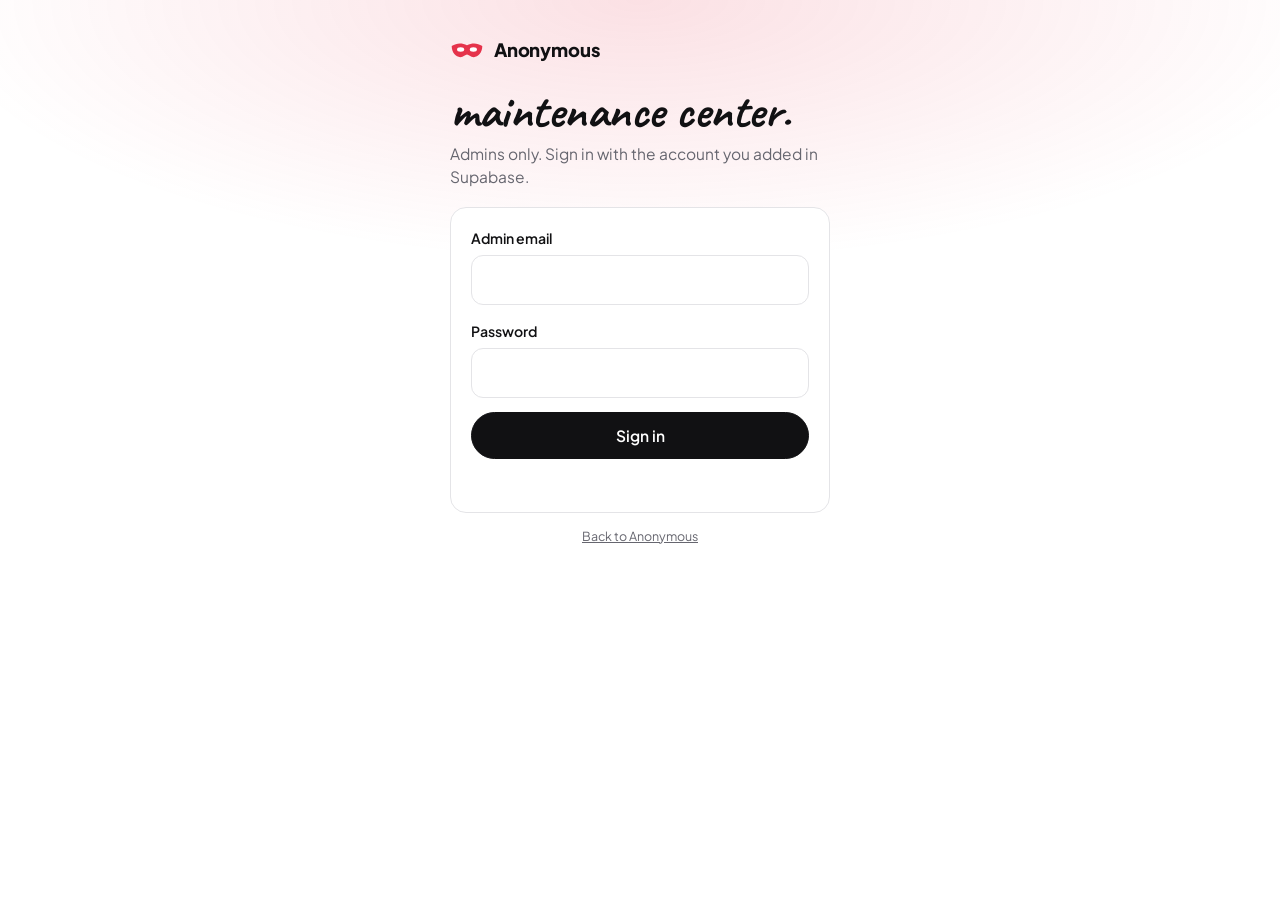
==== commit 19b863ec: "Update website" ====
--- a/admin.html
+++ b/admin.html
@@ -14,7 +14,7 @@
 <meta property="og:title" content="Anonymous Maintenance Center">
 <meta property="og:description" content="Admin only.">
 <meta property="og:image" content="https://anonymous-ztsp.onrender.com/og-image.png">
-<meta property="og:url" content="https://anonymous-ztsp.onrender.com/admin.html">
+<meta property="og:url" content="https://anonymous-ztsp.onrender.com/admin">
 <meta name="twitter:card" content="summary_large_image">
 <link href="https://fonts.googleapis.com/css2?family=Plus+Jakarta+Sans:wght@400;500;600;700;800&family=Caveat:wght@500;700&display=swap" rel="stylesheet">
 <link rel="stylesheet" href="style.css">
@@ -23,6 +23,7 @@
 /* apply the saved theme before first paint (same key as the main app) */
 try { var m = JSON.parse(localStorage.getItem('anon-theme')); if (m === 'dark' || m === 'light') document.documentElement.setAttribute('data-theme', m); } catch (e) {}
 </script>
+<script>try{if(/\/admin\.html$/.test(location.pathname))history.replaceState(null,'','/admin'+location.search+location.hash)}catch(e){}</script>
 </head><body class="adm">
 
 <main id="alogin" class="a-login">
--- a/style.css
+++ b/style.css
@@ -360,3 +360,356 @@
 .report-link{display:block;margin:18px auto 0}
 .report-box{margin-top:6px}
 .report-box .chips{justify-content:center}
+
+/* ---------- polish: touch, spacing, loading, status bars ---------- */
+html{-webkit-tap-highlight-color:transparent;-webkit-text-size-adjust:100%}
+button,a,[role="button"],.tabs button,.card{touch-action:manipulation}
+/* leave room under the last item so the floating help button never sits on top of it */
+main{padding-bottom:calc(104px + env(safe-area-inset-bottom,0px))}
+.support-fab{transition:transform .15s,box-shadow .15s,opacity .15s}
+body.kb-open .support-fab{opacity:0;pointer-events:none;transform:scale(.8)}
+
+/* card header: To / From pills on the left, time on the right */
+.thead{display:flex;align-items:center;gap:6px;min-width:0}
+.thead .stamp{margin-left:0}
+.thead .to{max-width:55%;overflow:hidden;text-overflow:ellipsis;white-space:nowrap}
+.when{margin-left:auto;flex:none;color:var(--muted);font-size:.76rem;font-weight:500;white-space:nowrap}
+
+/* loading placeholders instead of a blank page */
+.skel-card{height:156px;border-radius:16px;margin:14px 0;border:1px solid var(--border);
+  background:linear-gradient(90deg,var(--surface) 0%,var(--border) 50%,var(--surface) 100%);background-size:200% 100%;animation:skelMove 1.3s linear infinite}
+@keyframes skelMove{to{background-position:-200% 0}}
+@media (prefers-reduced-motion:reduce){.skel-card{animation:none}}
+
+/* offline bar (the announcement bar is styled above) */
+.netbar{margin:0 0 14px;padding:10px 14px;border-radius:12px;background:var(--surface);border:1px dashed var(--muted);color:var(--muted);font-size:.88rem;text-align:center}
+.netbar[hidden]{display:none}
+#feedMore{margin:18px 0 6px}
+
+/* =====================================================================
+   v5 design layer: floating app navigation, warmer hero, richer cards
+   ===================================================================== */
+:root{--navh:78px;--grad:linear-gradient(135deg,#E5334B 0%,#FF5C5C 62%,#FF8A4C 100%)}
+@media (prefers-color-scheme:dark){:root:not([data-theme="light"]){--shadow:0 0 0 transparent}}
+body::before{content:"";position:fixed;left:-20%;right:-20%;top:0;height:58vh;z-index:-1;pointer-events:none;
+  background:radial-gradient(55% 70% at 50% 0%,color-mix(in srgb,var(--accent) 15%,transparent),transparent 72%)}
+
+/* top bar stays put and blurs what scrolls under it */
+.topbar{position:sticky;top:0;z-index:30;margin:0 -18px;padding:14px 18px 10px;
+  background:color-mix(in srgb,var(--bg) 86%,transparent);-webkit-backdrop-filter:blur(14px);backdrop-filter:blur(14px)}
+.headline{font-size:3.1rem;letter-spacing:-.01em}
+
+/* bottom navigation (the old text tabs, now an app-style bar) */
+.tabs{position:fixed;left:50%;transform:translateX(-50%);bottom:calc(10px + env(safe-area-inset-bottom,0px));z-index:45;
+  width:min(456px,calc(100% - 24px));margin:0;gap:2px;padding:6px;overflow:visible;border:1px solid var(--border);border-radius:26px;
+  background:color-mix(in srgb,var(--bg) 88%,transparent);-webkit-backdrop-filter:blur(16px);backdrop-filter:blur(16px);
+  box-shadow:0 12px 32px -10px rgba(0,0,0,.28)}
+.tabs button{flex:1;min-width:0;position:relative;display:flex;flex-direction:column;align-items:center;justify-content:center;gap:3px;
+  height:54px;padding:0;margin:0;border:0;border-radius:20px;background:none;color:var(--muted);
+  font:600 .68rem 'Plus Jakarta Sans',sans-serif;transition:background .15s,color .15s,transform .12s}
+.tabs button:active{transform:scale(.94)}
+.tabs button[aria-selected="true"]{color:var(--accent);border-bottom-color:transparent;background:color-mix(in srgb,var(--accent) 12%,transparent)}
+.tabs .tl{display:block;line-height:1}
+.tabs svg{display:block}
+.tabs .badge{position:absolute;top:3px;left:calc(50% + 6px);margin:0;min-width:18px;height:18px;line-height:18px;font-size:.66rem;box-shadow:0 0 0 2px var(--bg)}
+main{padding-bottom:calc(var(--navh) + 84px + env(safe-area-inset-bottom,0px))}
+.support-fab{bottom:calc(var(--navh) + 12px + env(safe-area-inset-bottom,0px));width:46px;height:46px}
+.support-fab svg{width:22px;height:22px}
+/* fade out while scrolling so it never covers a Play button */
+body.scrolling .support-fab{opacity:0;pointer-events:none;transform:scale(.85)}
+.toast{bottom:calc(var(--navh) + 12px + env(safe-area-inset-bottom,0px))}
+/* no nav on the sign-up screen, in maintenance, or on a direct link: sit lower */
+body:has(#tabs[hidden]) .support-fab,body:has(#tabs[hidden]) .toast{bottom:calc(20px + env(safe-area-inset-bottom,0px))}
+body:has(#tabs[hidden]) main{padding-bottom:calc(96px + env(safe-area-inset-bottom,0px))}
+body.kb-open .tabs{display:none}
+
+/* primary actions get the brand gradient */
+#home>.btn.full:not(.ghost),#send,#dailyGo,#claimBtn,.sent-actions .btn:not(.ghost){background:var(--grad);border-color:transparent;color:#fff;box-shadow:0 10px 22px -8px rgba(229,51,75,.55)}
+#home>.btn.full:not(.ghost):active,#send:active,#dailyGo:active,#claimBtn:active{transform:scale(.985)}
+
+/* cards */
+.card{border-radius:20px;box-shadow:0 1px 2px rgba(0,0,0,.04),0 14px 28px -18px rgba(0,0,0,.22);transition:border-color .15s,transform .15s,box-shadow .15s}
+.card:active{transform:scale(.99)}
+.song{background:color-mix(in srgb,var(--surface) 70%,var(--bg))}
+#feed .card,#mine .card,#hlist .card{animation:cardIn .38s cubic-bezier(.2,.8,.2,1) both}
+#feed .card:nth-child(2),#mine .card:nth-child(2),#hlist .card:nth-child(2){animation-delay:.05s}
+#feed .card:nth-child(3),#mine .card:nth-child(3),#hlist .card:nth-child(3){animation-delay:.1s}
+#feed .card:nth-child(4),#mine .card:nth-child(4),#hlist .card:nth-child(4){animation-delay:.15s}
+#feed .card:nth-child(n+5),#mine .card:nth-child(n+5),#hlist .card:nth-child(n+5){animation-delay:.2s}
+@keyframes cardIn{from{opacity:0;transform:translateY(10px)}to{opacity:1;transform:none}}
+
+/* one-tap reactions */
+.reacts{flex-wrap:nowrap;justify-content:space-between;gap:6px;padding:9px 12px 11px}
+.react-btn{flex:1;min-width:0;display:inline-flex;align-items:center;justify-content:center;gap:4px;height:36px;padding:0 4px;border-radius:999px;
+  border:1px solid var(--border);background:var(--surface);color:var(--text);font:600 .76rem 'Plus Jakarta Sans',sans-serif;cursor:pointer;
+  transition:transform .12s,background .15s,border-color .15s}
+.react-btn .em{font-size:1.05rem;line-height:1;display:inline-block}
+.react-btn .n{color:var(--muted);font-variant-numeric:tabular-nums}
+.react-btn.on{border-color:var(--accent);background:color-mix(in srgb,var(--accent) 14%,var(--surface))}
+.react-btn.on .n{color:var(--accent)}
+.react-btn:active{transform:scale(.9)}
+.react-btn.pop .em{animation:emPop .45s cubic-bezier(.3,1.6,.5,1)}
+@keyframes emPop{0%{transform:scale(1)}40%{transform:scale(1.7) rotate(-10deg)}100%{transform:scale(1)}}
+.react-bar .reacts{width:100%;border:0;padding:0}
+
+/* home */
+.daily{margin:26px 0 6px;padding:20px 20px 16px;border-radius:24px;border:1px solid color-mix(in srgb,var(--accent) 30%,var(--border));
+  background:linear-gradient(150deg,color-mix(in srgb,var(--accent) 13%,var(--bg)),var(--bg) 70%)}
+.daily-k{font-weight:800;font-size:.7rem;letter-spacing:.14em;text-transform:uppercase;color:var(--accent)}
+.daily-q{font-family:'Caveat',cursive;font-weight:700;font-size:2rem;line-height:1.1;margin:8px 0 14px}
+.daily-row{display:flex;align-items:center;gap:16px}
+.daily-row .btn{padding:10px 22px}.daily-row .link{margin:0}
+.steps{list-style:none;margin:26px 0 4px;padding:0;display:grid;gap:16px}
+.steps li{display:flex;gap:14px;align-items:flex-start}
+.steps .n{flex:none;width:30px;height:30px;border-radius:50%;background:var(--text);color:var(--bg);display:grid;place-items:center;font-weight:800;font-size:.85rem}
+.steps b{display:block;font-size:1rem}
+.steps p{margin:2px 0 0;color:var(--muted);font-size:.9rem}
+
+/* submit */
+.scrollrow{flex-wrap:nowrap;overflow-x:auto;scrollbar-width:none;margin-right:-20px;padding-right:20px}
+.scrollrow::-webkit-scrollbar{display:none}
+.scrollrow button{flex:none}
+.count{text-align:right;font-size:.78rem;color:var(--muted);min-height:1em;margin-top:4px}
+.count.warn{color:var(--accent);font-weight:700}
+#surprise{display:block;margin:12px auto 0}
+.sent-actions{display:grid;gap:10px;margin-top:16px;text-align:center}
+.sent-actions .btn{margin:0}
+.sent-actions .link{margin:2px auto 0}
+.share-btn{margin-top:10px}
+
+/* browse */
+.bsearch{position:relative;margin:2px 0 10px}
+.bsearch svg{position:absolute;left:15px;top:50%;transform:translateY(-50%);color:var(--muted);pointer-events:none}
+.bsearch input{padding-left:44px;border-radius:999px;background:var(--surface)}
+.bsort{display:flex;align-items:center;gap:8px;margin:0 0 4px}
+.bsort button[data-s]{border:1px solid var(--border);background:var(--bg);color:var(--muted);font:600 .84rem 'Plus Jakarta Sans',sans-serif;padding:8px 16px;border-radius:999px;cursor:pointer}
+.bsort button[aria-pressed="true"]{background:var(--text);color:var(--bg);border-color:var(--text)}
+.bsort .rf{margin-left:auto;width:38px;height:38px;border-radius:50%;border:1px solid var(--border);background:var(--bg);color:var(--text);font-size:1.25rem;line-height:1;cursor:pointer;padding:0}
+.bsort .rf.spin{animation:rfSpin .6s ease}
+@keyframes rfSpin{to{transform:rotate(360deg)}}
+.new-pill{position:sticky;top:68px;z-index:20;display:block;margin:8px auto;background:var(--grad);color:#fff;border:0;border-radius:999px;padding:9px 18px;
+  font:700 .85rem 'Plus Jakarta Sans',sans-serif;box-shadow:0 10px 22px -6px rgba(229,51,75,.5);cursor:pointer;animation:pillIn .3s cubic-bezier(.3,1.4,.5,1)}
+.new-pill[hidden]{display:none}
+@keyframes pillIn{from{opacity:0;transform:translateY(-8px) scale(.9)}to{opacity:1;transform:none}}
+
+/* history */
+.hstats{display:grid;grid-auto-flow:column;grid-auto-columns:1fr;gap:8px;margin:0 0 6px}
+.hstats div{border:1px solid var(--border);border-radius:16px;padding:12px 6px;text-align:center;background:var(--bg)}
+.hstats b{display:block;font-size:1.4rem;line-height:1.1}
+.hstats span{display:block;color:var(--muted);font-size:.68rem;line-height:1.2;margin-top:4px}
+.hstats .hot{border-color:var(--accent)}.hstats .hot b{color:var(--accent)}
+
+@media (prefers-reduced-motion:reduce){
+  #feed .card,#mine .card,#hlist .card,.new-pill,.react-btn.pop .em,.bsort .rf.spin{animation:none!important}
+  .card,.tabs button,.react-btn{transition:none}
+}
+
+/* the personal-link page (send.html) has its own full-colour layout: keep the app-only rules off it */
+body.lp::before{display:none}
+body.lp main:not(.lp-center){padding-bottom:0}
+
+/* send.html layout fixes: sheet bleeds edge to edge, fills the screen, no doubled safe-area padding */
+body.lp #sForm{max-width:none;padding:0}
+body.lp #sForm:not([hidden]){min-height:100vh;min-height:100dvh;display:flex;flex-direction:column}
+body.lp .lp-sheet{flex:1 0 auto;width:100%;min-height:0}
+body.lp .lp-hero{width:100%;padding-top:18px}
+body.lp .lp-sub{text-wrap:balance}
+body.lp .lp-sheet .msg{min-height:0;margin:10px 0 0}
+body.lp .lp-sheet .msg:empty{display:none}
+body.lp .lp-lock{margin-top:14px}
+:root:has(body.lp){padding-bottom:0}
+@media (min-width:560px){body.lp .lp-sheet{border-radius:28px 28px 0 0}}
+
+/* ---------- profile page (My Box) + custom message cards ---------- */
+.pf{margin:0 0 22px}
+.pf-head{text-align:center;padding-top:6px}
+.pf-av{position:relative;width:96px;height:96px;border-radius:50%;border:0;padding:0;cursor:pointer;background:var(--grad) center/cover;color:#fff;font:800 2.4rem 'Plus Jakarta Sans',sans-serif;display:grid;place-items:center}
+.pf-av i{position:absolute;right:-2px;bottom:-2px;width:32px;height:32px;border-radius:50%;background:var(--bg);color:var(--text);border:1px solid var(--border);font-style:normal;font-size:.95rem;display:grid;place-items:center}
+.pf-name{margin:14px 0 8px;font-size:1.5rem;font-weight:800;letter-spacing:-.01em}
+.pf-link{border:0;background:var(--surface);color:var(--muted);font:600 .88rem 'Plus Jakarta Sans',sans-serif;padding:9px 18px;border-radius:999px;cursor:pointer;max-width:100%;overflow:hidden;text-overflow:ellipsis;white-space:nowrap}
+.pf-stats{display:grid;grid-template-columns:repeat(4,1fr);margin:20px 0 0}
+.pf-stats b{display:block;font-size:1.7rem;font-weight:800;line-height:1.1}
+.pf-stats span{color:var(--muted);font-size:.85rem;font-weight:600}
+.pf-boost{margin:22px 0 0;padding:18px;border-radius:22px;color:#111113;background:linear-gradient(120deg,#FFE0B8,#FFE9E5)}
+.pf-bt{display:flex;justify-content:space-between;align-items:center}
+.pf-bt b{font-size:1.15rem}
+.pf-bt em{font-style:normal;font-weight:800;font-size:.8rem;color:#fff;background:var(--grad);padding:3px 10px;border-radius:999px}
+.pf-bar{height:8px;border-radius:99px;background:#fff;margin:12px 0 10px;overflow:hidden}
+.pf-bar i{display:block;height:100%;width:0;border-radius:99px;background:var(--grad);transition:width .5s ease}
+.pf-boost p{margin:0;color:#4a4a52;font-size:.9rem}
+.pf-h{margin:24px 0 10px;font-size:.95rem;color:var(--muted)}
+.pf-list{list-style:none;margin:0;padding:0;display:grid;gap:10px}
+.pf-list button{width:100%;display:flex;align-items:center;gap:14px;padding:16px;border-radius:18px;border:1px solid var(--border);background:var(--surface);color:var(--text);font:inherit;cursor:pointer;text-align:left}
+.pf-list b{flex:1;font-size:.98rem}
+.pf-list em{font-style:normal;font-weight:800;font-size:.75rem;color:#fff;background:var(--grad);padding:3px 10px;border-radius:999px}
+.pf-list .ck{flex:none;width:26px;height:26px;border-radius:50%;border:2px dashed var(--muted);display:grid;place-items:center;font-size:.8rem;color:#fff}
+.pf-list .done{opacity:.6}.pf-list .done b{text-decoration:line-through}
+.pf-list .done .ck{border:0;background:var(--accent)}
+.pf-cust .card{margin:0 0 14px;cursor:default}
+.cv-sw{display:flex;gap:10px;align-items:center;flex-wrap:wrap}
+.cv-sw button,.cv-col{width:40px;height:40px;border-radius:50%;border:2px solid var(--border);padding:0;cursor:pointer;margin:0;overflow:hidden;position:relative}
+.cv-sw button[aria-pressed="true"]{border-color:var(--text);box-shadow:0 0 0 2px var(--bg) inset}
+.cv-col{background:conic-gradient(#f44,#fc4,#4f4,#4cf,#84f,#f44)}
+.cv-col input{opacity:0;position:absolute;inset:0;width:100%;height:100%;padding:0;border:0;cursor:pointer}
+.has-style .card{background:var(--card-bg);border-color:transparent}
+.has-style .card .top,.has-style .card .hand,.has-style .card .when{color:var(--card-fg,#fff)}
+.has-style .card .to,.has-style .card .stamp{background:rgba(255,255,255,.2);border-color:rgba(255,255,255,.45);color:var(--card-fg,#fff)}
+.has-style .card .hand{text-shadow:var(--card-sh,none)}
+.pf-cust input[type=range]{width:100%;margin-top:12px}
+.pf-cust .row .btn{flex:1;padding-left:10px;padding-right:10px}
+
+/* =====================================================================
+   send.html polish (sits on top of the layout fix above): hero, song card, send button, "sent" screen
+   ===================================================================== */
+body.lp{background:#E5334B linear-gradient(165deg,#F0475F 0%,#E5334B 44%,#C9243E 100%);min-height:100vh}
+:root:has(body.lp){background:#E5334B}   /* the colour you see when you pull past the top or bottom */
+.lp-hero{position:relative;padding-bottom:70px;overflow:hidden}   /* the decoration circle must not make the page scroll sideways */
+.lp-hero::before{content:"";position:absolute;right:-60px;top:-30px;width:230px;height:230px;border-radius:50%;background:rgba(255,255,255,.09)}
+.lp-hero::after{content:"\266A";position:absolute;left:6%;top:112px;font-size:3.4rem;line-height:1;color:rgba(255,255,255,.16);transform:rotate(-14deg)}
+.lp-hero>*{position:relative}
+.lp-av{background:linear-gradient(180deg,#fff,#FFE8EB);box-shadow:0 0 0 6px rgba(255,255,255,.28),0 14px 28px -10px rgba(0,0,0,.35)}
+.lp-name{font-size:2rem}
+.lp-sub{font-size:2.05rem;margin-top:8px}
+.lp-sheet{margin-top:-38px;border-radius:30px 30px 0 0;box-shadow:0 -14px 30px -16px rgba(0,0,0,.28)}
+
+.lp-prompts{-webkit-mask-image:linear-gradient(90deg,#000 88%,transparent);mask-image:linear-gradient(90deg,#000 88%,transparent);padding-right:36px}
+.lp-prompts button{padding:9px 15px}
+.lp-field textarea{min-height:150px;max-height:300px;overflow-y:auto;height:150px}
+.lp-field textarea:focus,.lp-song input:focus{box-shadow:0 0 0 4px color-mix(in srgb,var(--accent) 16%,transparent);outline:none}
+
+.lp-pick{padding:10px 12px 10px 10px;border-radius:20px;gap:12px}
+.lp-pick .art{width:54px;height:54px;border-radius:12px}
+.lp-pick .pt{display:block;min-width:0}
+.lp-pick .pt b{font-size:.98rem}
+.lp-pick .pt span{display:block;overflow:hidden;text-overflow:ellipsis;white-space:nowrap;margin-top:1px}
+.lp-pick .lp-play{width:42px;height:42px}
+.lp-pick .x{width:32px;height:32px;margin-left:-4px}
+
+.lp-send{background:var(--grad);border-color:transparent;color:#fff;box-shadow:0 14px 26px -12px rgba(229,51,75,.7);font-weight:700}
+.lp-send:active{transform:scale(.985)}
+.lp-send:disabled{opacity:.7}
+
+body.lp .lp-center{background:transparent;color:#fff;min-height:100vh}
+body.lp .lp-center .sub,body.lp .lp-center .empty{color:rgba(255,255,255,.9)}
+body.lp .lp-center .btn{background:#fff;color:#C9243E;border-color:#fff;box-shadow:0 14px 26px -14px rgba(0,0,0,.45)}
+body.lp .lp-center .btn.ghost{background:transparent;color:#fff;border-color:rgba(255,255,255,.7);box-shadow:none}
+.lp-done h1{font-size:4.6rem;color:#fff;animation:sentPop .6s cubic-bezier(.3,1.5,.5,1) both}
+.lp-done .sub{font-size:1.02rem;line-height:1.45;margin:0 8px 8px}
+.lp-doneart{width:176px;height:176px;padding:8px;background:#fff;border-radius:16px;margin:0 auto 18px;transform:rotate(-4deg);
+  box-shadow:0 22px 40px -16px rgba(0,0,0,.5);animation:artIn .55s cubic-bezier(.3,1.4,.5,1) both}
+.lp-doneart img{border-radius:10px}
+.lp-done .btn.full{margin-top:12px}
+@keyframes sentPop{from{opacity:0;transform:scale(.6)}to{opacity:1;transform:none}}
+@keyframes artIn{from{opacity:0;transform:translateY(24px) rotate(6deg) scale(.9)}to{opacity:1;transform:rotate(-4deg)}}
+@media (prefers-reduced-motion:reduce){.lp-done h1,.lp-doneart{animation:none}}
+
+/* profile: centre the avatar, let the card buttons wrap instead of squeezing */
+.pf-av{margin:0 auto}
+.pf-cust .row{flex-wrap:wrap}
+.pf-cust .row .btn{flex:1 1 40%;white-space:nowrap}
+.pf-cust .row #cvSave{flex-basis:100%;background:var(--grad);border-color:transparent;color:#fff}
+
+/* ---- styled message cards: song row + buttons follow the card design ---- */
+.has-style .card .song{background:var(--card-glass,rgba(10,10,14,.46));border-top-color:rgba(255,255,255,.18);-webkit-backdrop-filter:blur(8px);backdrop-filter:blur(8px)}
+.has-style .card .song b,.has-style .card .song span{color:var(--card-fg,#fff)}
+.has-style .card .song span span{opacity:.75}
+.has-style .card .rbar,.has-style .card .reacts{background:var(--card-glass,rgba(10,10,14,.46));border-top-color:rgba(255,255,255,.18)}
+.has-style .card:active{background:var(--card-bg)}
+.has-style .card .hand{font-size:1.7rem}
+.pv-card{cursor:default;margin:8px 0 0}.pv-card:active{transform:none}
+.pv-card .art{width:44px;height:44px;border-radius:10px;object-fit:cover;flex:none}
+.pv-card .hand{overflow-wrap:anywhere}
+/* link page + submit: preview block */
+.lp-pv,.sub-pv{margin-top:18px}
+.lp-pv label,.sub-pv label{margin-top:0;font-weight:700;font-size:.9rem}
+/* link page hero wears the owner's card design */
+.lp-hero.lp-styled{background:var(--pg-bg,#1b1b20);max-width:none;color:var(--pg-fg,#fff);text-shadow:var(--pg-sh,none);border-radius:0 0 28px 28px;margin:0 auto}
+.lp-hero.lp-styled>*{max-width:520px;margin-left:auto;margin-right:auto}
+.lp-hero.lp-styled .lp-brand{display:flex;justify-content:center}
+body.lp:has(.lp-styled){background:var(--bg)}
+.lp-sheet{margin-top:-34px}
+.lp-hero.lp-styled+.lp-sheet{margin-top:-28px}
+.lp-hero.lp-styled+.lp-sheet{margin-top:0;border-radius:0}
+.lp-hero.lp-styled{padding-bottom:40px}
+
+/* profile stats: even columns, centred numbers and labels */
+.pf-stats{grid-template-columns:repeat(4,1fr);text-align:center;gap:4px;padding:0 4px}
+.pf-stats>div{display:flex;flex-direction:column;align-items:center;gap:2px;min-width:0}
+.pf-stats b{font-variant-numeric:tabular-nums}
+.pf-stats span{font-size:.78rem;white-space:nowrap}
+.tabs button{font-size:.64rem}
+
+/* per-card design (Browse, History): same look as .has-style .card */
+.card.has-style{background:var(--card-bg);border-color:transparent}
+.card.has-style .top,.card.has-style .hand,.card.has-style .when{color:var(--card-fg,#fff)}
+.card.has-style .to,.card.has-style .stamp{background:rgba(255,255,255,.2);border-color:rgba(255,255,255,.45);color:var(--card-fg,#fff)}
+.card.has-style .hand{text-shadow:var(--card-sh,none);font-size:1.7rem}
+.card.has-style .song{background:var(--card-glass,rgba(10,10,14,.46));border-top-color:rgba(255,255,255,.18);-webkit-backdrop-filter:blur(8px);backdrop-filter:blur(8px)}
+.card.has-style .song b,.card.has-style .song span{color:var(--card-fg,#fff)}
+.card.has-style .song span span{opacity:.75}
+.card.has-style .reacts{background:var(--card-glass,rgba(10,10,14,.46));border-top-color:rgba(255,255,255,.18)}
+.card.has-style:active{background:var(--card-bg)}
+.card.has-style .react-btn,.has-style .card .react-btn{background:rgba(255,255,255,.14);border-color:rgba(255,255,255,.28);color:var(--card-fg,#fff)}
+.card.has-style .react-btn.on,.has-style .card .react-btn.on{background:rgba(255,255,255,.3)}
+.card.has-style .react-btn .n,.has-style .card .react-btn .n{color:var(--card-fg,#fff)}
+
+.cv-opt{display:flex;gap:10px;align-items:flex-start;margin:14px 0 0;font-size:.88rem;color:var(--muted);font-weight:500}
+.cv-opt input{flex:none;width:20px;height:20px;margin:1px 0 0}
+
+body.lp{overflow-anchor:none}
+
+/* photo header: the WHOLE photo is visible, framed by a blurred copy of itself */
+.lp-hero.lp-photo{position:relative;isolation:isolate;overflow:hidden;min-height:300px}
+.lp-hero.lp-photo::before{content:'';position:absolute;inset:-30px;z-index:-2;background:var(--pg-img) center/cover no-repeat;filter:blur(22px) brightness(.75);transform:scale(1.1)}
+.lp-hero.lp-photo::after{content:'';position:absolute;inset:0;z-index:-1;background:linear-gradient(rgba(0,0,0,var(--pg-dim,.3)),rgba(0,0,0,var(--pg-dim,.3))),var(--pg-img) center/contain no-repeat}
+/* editor preview of the page background */
+.pg-prev{max-width:none;padding:16px 14px 18px;border-radius:20px;margin-top:14px;text-align:center;color:#fff;min-height:0}
+.pg-prev:not(.lp-styled){background:var(--accent)}
+.pg-prev.lp-photo{min-height:190px}
+.pg-prev .lp-av{width:56px;height:56px;font-size:1.5rem;margin:4px auto 8px;box-shadow:0 0 0 4px rgba(255,255,255,.28)}
+.pg-prev .lp-name{font-size:1.15rem}
+.pg-prev .lp-sub{font-size:1.3rem}
+/* reset the decorative circle / music note on photo headers so they cannot tilt or shrink the photo layers */
+.lp-hero.lp-photo::before{right:auto;top:-30px;left:-30px;width:calc(100% + 60px);height:calc(100% + 60px);inset:auto;border-radius:0;transform:scale(1.1);font-size:0}
+.lp-hero.lp-photo::after{left:0;top:0;right:0;bottom:0;width:auto;height:auto;transform:none;font-size:0;color:transparent;border-radius:0}
+
+/* ---------- link page: the owner's background covers the WHOLE page (header, message box, song picker, footer) ---------- */
+body.lp main.lp-styled{position:relative;isolation:isolate;background:var(--pg-bg,#1b1b20);color:var(--pg-fg,#fff);text-shadow:var(--pg-sh,none)}
+/* photo: blurred copy fills the screen, the whole photo sits on top; both stay fixed while the form scrolls */
+body.lp main.lp-photo{background:#111}
+body.lp main.lp-photo::before{content:'';position:fixed;left:-30px;top:-30px;width:calc(100% + 60px);height:calc(100% + 60px);z-index:-2;background:var(--pg-img) center/cover no-repeat;filter:blur(22px) brightness(.75);transform:scale(1.1)}
+body.lp main.lp-photo::after{content:'';position:fixed;inset:0;z-index:-1;background:linear-gradient(rgba(0,0,0,calc(var(--pg-dim,.3) + .12)),rgba(0,0,0,calc(var(--pg-dim,.3) + .12))),var(--pg-img) center/contain no-repeat}
+/* header and sheet become see-through so the page background shows behind everything */
+body.lp main.lp-styled .lp-hero{background:none;text-shadow:inherit;color:inherit}
+body.lp main.lp-styled .lp-sheet{background:transparent;border-radius:0}
+body.lp main.lp-styled .lp-song label,body.lp main.lp-styled .lp-song .sub,body.lp main.lp-styled .lp-lock,body.lp main.lp-styled .lp-own p{color:var(--pg-fg,#fff)}
+body.lp main.lp-styled .lp-song .sub,body.lp main.lp-styled .lp-lock,body.lp main.lp-styled .lp-own p{opacity:.85}
+body.lp main.lp-styled .lp-own{border-top-color:currentColor;border-top-color:rgba(127,127,127,.45)}
+/* inputs stay readable on any background: light frosted panels with dark text */
+body.lp main.lp-styled .lp-prompts button,body.lp main.lp-styled .lp-field textarea,body.lp main.lp-styled .lp-song input{background:rgba(255,255,255,.88);color:#111113;border-color:transparent;text-shadow:none}
+body.lp main.lp-styled .lp-field textarea:focus,body.lp main.lp-styled .lp-song input:focus{background:#fff;border-color:#111113}
+body.lp main.lp-styled .lp-field textarea::placeholder,body.lp main.lp-styled .lp-song input::placeholder{color:#6b6b74}
+body.lp main.lp-styled .lp-count{color:#66666F;text-shadow:none}
+body.lp main.lp-styled .lp-pick,body.lp main.lp-styled .res{color:var(--text);text-shadow:none}
+body.lp main.lp-styled .lp-own .btn.ghost{color:inherit;border-color:currentColor;text-shadow:none}
+body.lp main.lp-styled .lp-send,body.lp main.lp-styled .lp-send:active{text-shadow:none}
+body.lp main.lp-styled .lp-sheet,body.lp main.lp-styled .lp-hero{box-shadow:none}
+
+/* sent / not-found / maintenance screens wear the same background (they used to turn white) */
+body.lp main.lp-styled.lp-center{background:var(--pg-bg,#1b1b20);color:var(--pg-fg,#fff)}
+body.lp main.lp-photo.lp-center{background:#111}
+body.lp main.lp-styled .lp-done h1{color:var(--pg-fg,#fff)}
+body.lp main.lp-styled .lp-done .sub,body.lp main.lp-styled.lp-center .sub{color:var(--pg-fg,#fff);opacity:.92}
+body.lp main.lp-styled.lp-center .btn.ghost{color:var(--pg-fg,#fff);border-color:currentColor}
+
+/* song suggestions + picked song: see-through frosted glass so the page background shows through, blurred */
+body.lp main.lp-styled .lp-song .res,body.lp main.lp-styled .lp-pick{
+  background:var(--pg-glass,rgba(10,10,14,.42));color:var(--pg-fg,#fff);text-shadow:none;
+  border:1px solid rgba(255,255,255,.22);
+  -webkit-backdrop-filter:blur(18px) saturate(1.3);backdrop-filter:blur(18px) saturate(1.3);
+  box-shadow:0 10px 30px rgba(0,0,0,.18)}
+body.lp main.lp-styled .res button{background:none;color:var(--pg-fg,#fff);border-bottom-color:rgba(255,255,255,.18)}
+body.lp main.lp-styled .res button:hover,body.lp main.lp-styled .res button:active{background:rgba(255,255,255,.14)}
+body.lp main.lp-styled .res b,body.lp main.lp-styled .lp-pick b{color:var(--pg-fg,#fff)}
+body.lp main.lp-styled .res span,body.lp main.lp-styled .lp-pick span,body.lp main.lp-styled .res-head{color:var(--pg-fg,#fff);opacity:.78}
+body.lp main.lp-styled .res-head{opacity:.7}
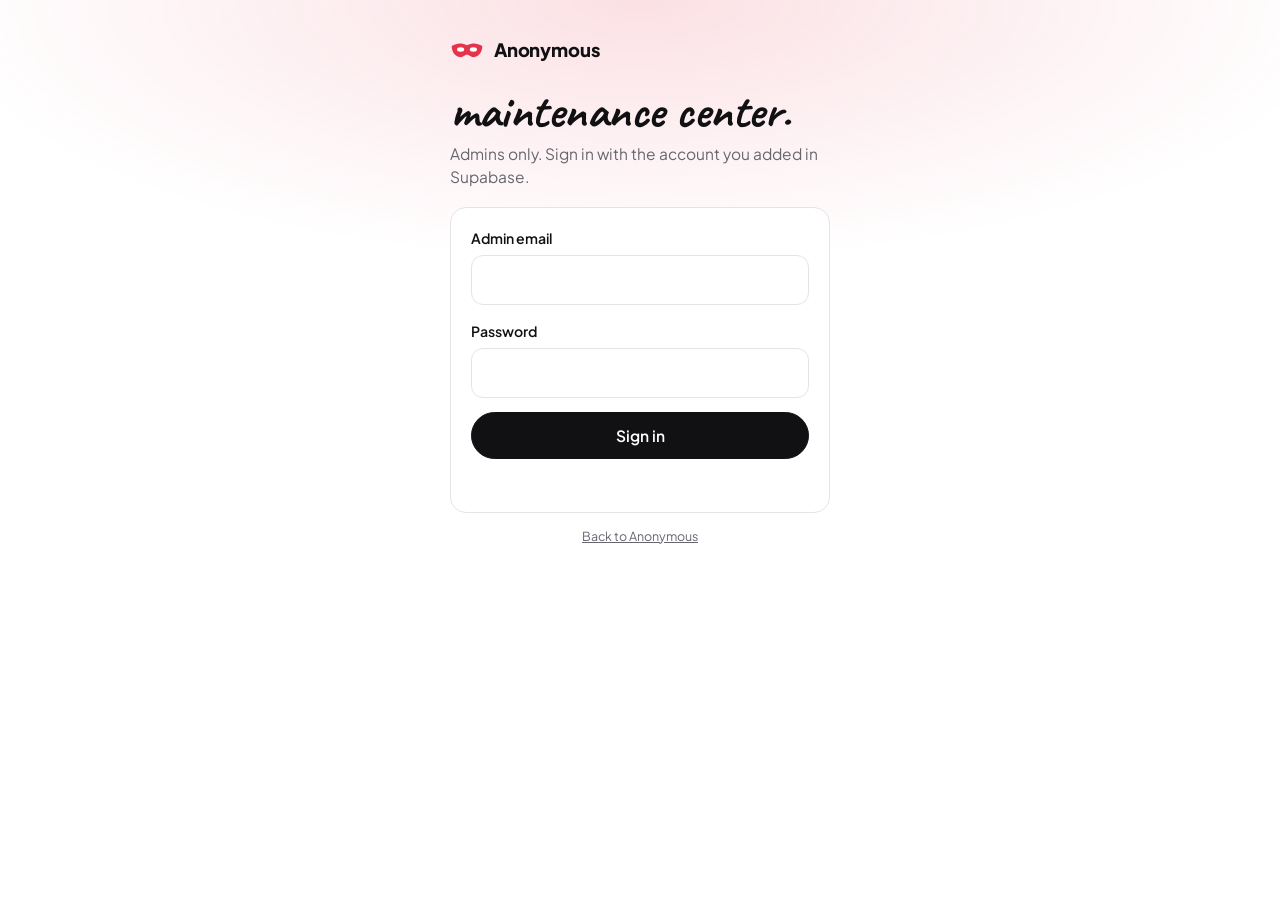
==== commit 73ceae64: "Update website" ====
--- a/admin.html
+++ b/admin.html
@@ -1,5 +1,6 @@
 <!DOCTYPE html>
 <html lang="en"><head><meta charset="utf-8">
+<base href="/">
 <meta name="viewport" content="width=device-width, initial-scale=1, viewport-fit=cover">
 <title>Anonymous Maintenance Center</title>
 <meta name="description" content="Admin only.">
--- a/style.css
+++ b/style.css
@@ -713,3 +713,24 @@
 body.lp main.lp-styled .res b,body.lp main.lp-styled .lp-pick b{color:var(--pg-fg,#fff)}
 body.lp main.lp-styled .res span,body.lp main.lp-styled .lp-pick span,body.lp main.lp-styled .res-head{color:var(--pg-fg,#fff);opacity:.78}
 body.lp main.lp-styled .res-head{opacity:.7}
+
+/* safety, activity and blocked senders (private messages + profile) */
+.btn.danger{background:var(--accent);border-color:var(--accent);color:#fff}
+.btn.small{padding:8px 16px;font-size:.85rem}
+.safety{margin-top:26px;border-top:1px solid var(--border);padding-top:14px}
+.safety h3{margin:0 0 8px;font-size:.95rem;color:var(--muted)}
+.srow{display:flex;align-items:center;gap:12px;width:100%;background:var(--bg);color:var(--text);border:1px solid var(--border);border-radius:14px;padding:13px 14px;margin:0 0 8px;font:600 .95rem 'Plus Jakarta Sans',sans-serif;cursor:pointer;text-align:left}
+.srow:active{background:var(--surface)}
+.srow span:nth-child(2){flex:1}
+.srow i{font-style:normal;color:var(--muted);font-size:1.3rem}
+.srow.bad{color:var(--accent)}
+.sic{width:32px;height:32px;border-radius:50%;background:var(--surface);display:grid;place-items:center;flex:none;font-weight:800}
+.safety-note{margin:6px 0 0;font-size:.82rem}
+.act{border:1px solid var(--border);border-radius:16px;background:var(--bg);padding:6px 14px}
+.act-row{display:flex;gap:12px;align-items:center;padding:10px 0;border-bottom:1px solid var(--border)}
+.act-row:last-child{border-bottom:0}
+.act-row b{display:block;font-size:.92rem}
+.act-row span{color:var(--muted);font-size:.8rem}
+.act-ic{width:34px;height:34px;border-radius:50%;background:var(--surface);display:grid;place-items:center;flex:none;font-size:1rem}
+.act-ic.m{background:var(--accent);color:#fff}
+.pf-safety{border:1px solid var(--border);border-radius:16px;padding:14px;background:var(--bg)}
